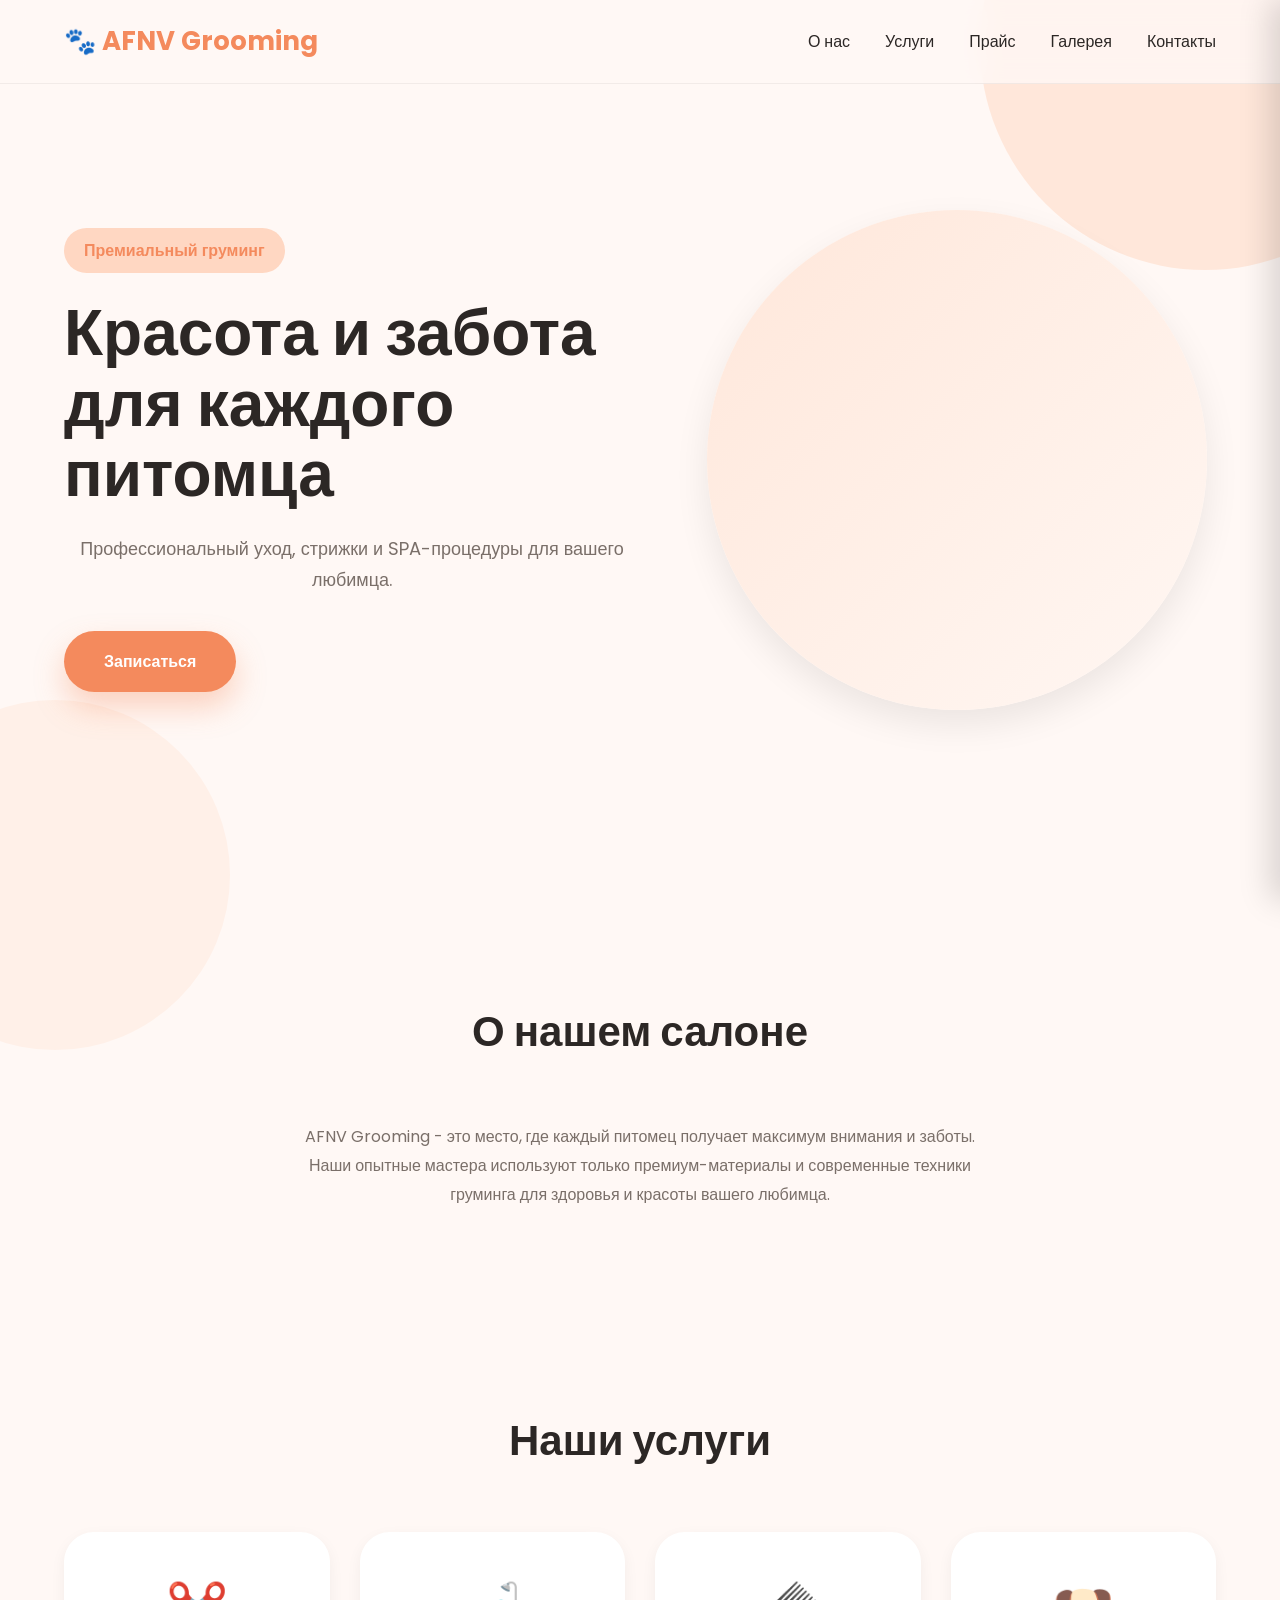
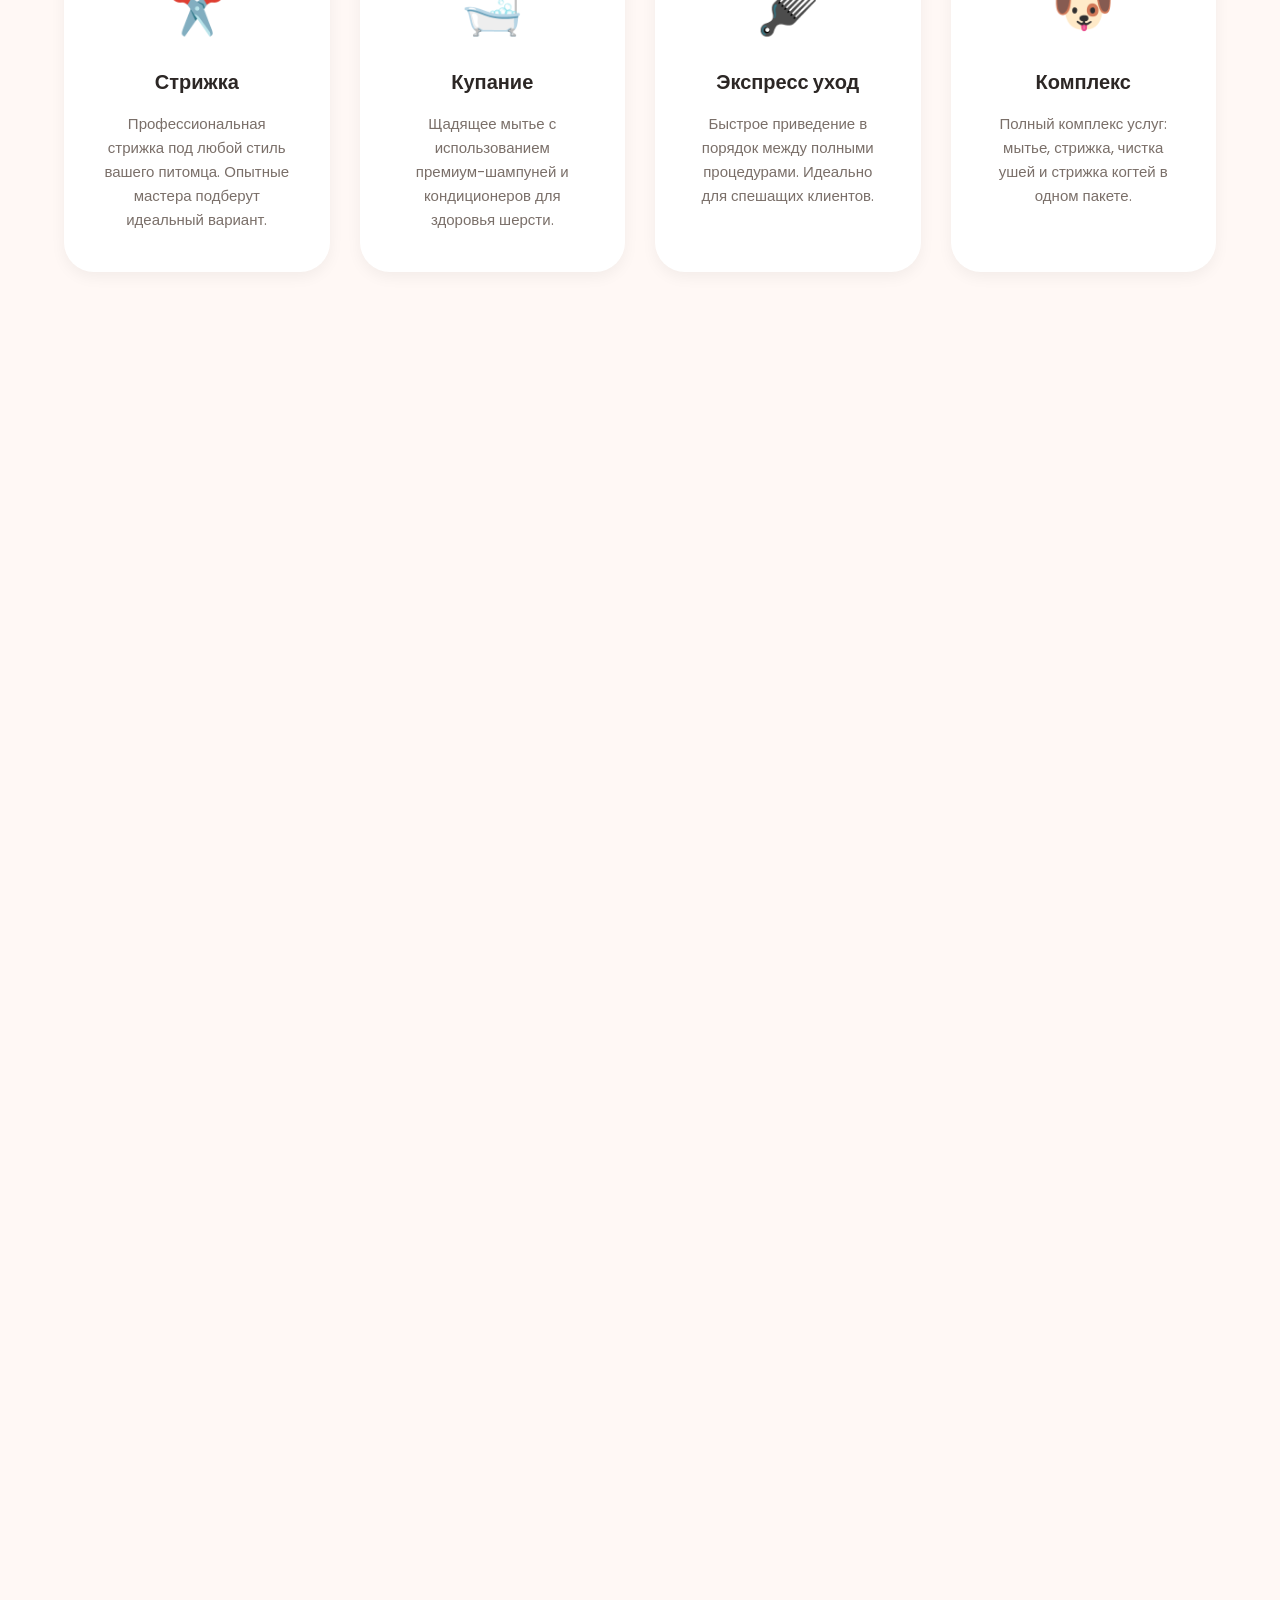
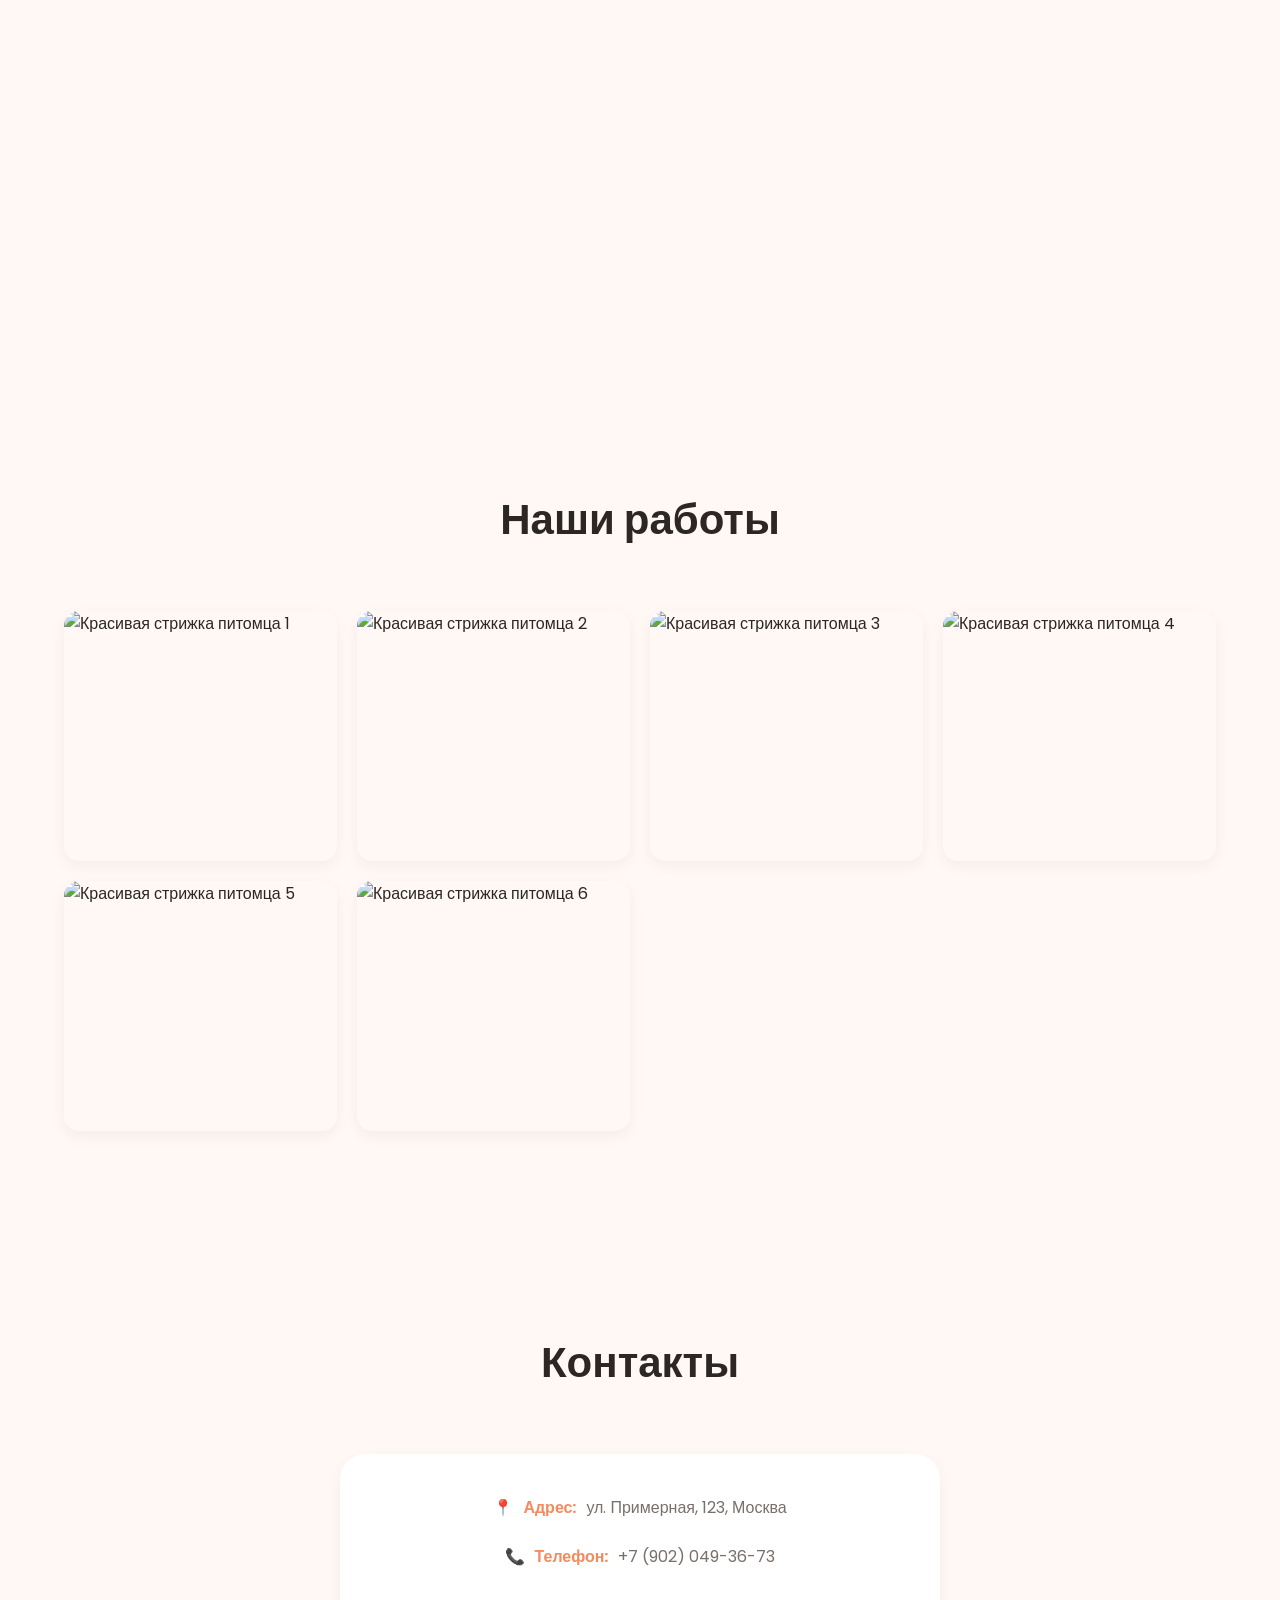
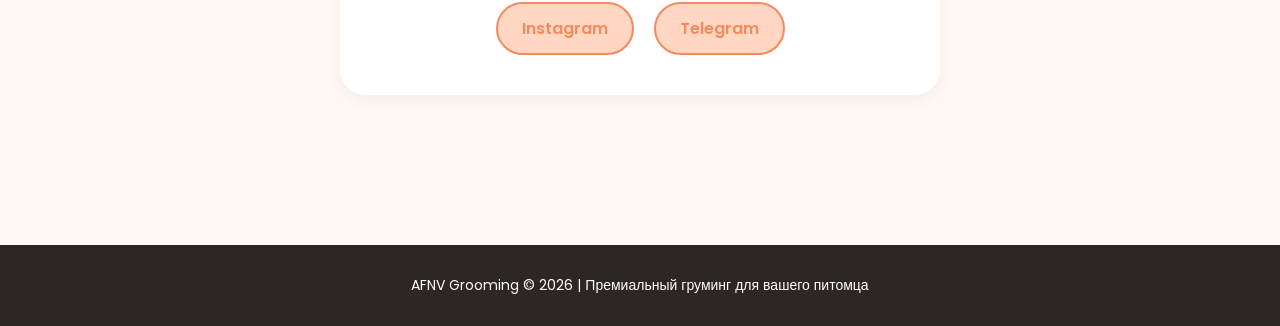
==== index.html @ 8fd32745 "Добавил крестик закрытия в мобильное меню" ====
<!DOCTYPE html>
<html lang="ru">

<head>

<meta charset="UTF-8">

<meta name="viewport" content="width=device-width, initial-scale=1.0">

<meta name="description" content="AFNV Grooming - премиальный груминг-салон для вашего питомца. Профессиональный уход, стрижки и SPA-процедуры">

<title>AFNV Grooming</title>

<link rel="preconnect" href="https://fonts.googleapis.com">

<link rel="preconnect" href="https://fonts.gstatic.com" crossorigin>

<link href="https://fonts.googleapis.com/css2?family=Poppins:wght@300;400;500;600;700&display=swap" rel="stylesheet">

<link rel="stylesheet" href="style.css">

</head>

<body>

<header>

<div class="container">

<div class="logo">

🐾 AFNV Grooming

</div>

<nav role="navigation" aria-label="Основная навигация">
<a href="#about">О нас</a>
<a href="#services">Услуги</a>
<a href="#price">Прайс</a>
<a href="#gallery">Галерея</a>
<a href="#contacts">Контакты</a>
</nav>

<button class="burger" id="burger" aria-label="Открыть меню" aria-expanded="false">
<span></span>
<span></span>
<span></span>
</button>

</div>

</header>

<section class="hero">

<div class="hero-left">
<span class="small">Премиальный груминг</span>
<h1>Красота и забота для каждого питомца</h1>
<p>Профессиональный уход, стрижки и SPA-процедуры для вашего любимца.</p>
<a href="#contacts" class="button">Записаться</a>
</div>

<div class="hero-right">
<div class="circle">
<img src="assets/hero.jpg" alt="Груминг питомца">
</div>
</div>

</section>

<section id="about">

<div class="container">
<h2>О нашем салоне</h2>
<p>AFNV Grooming - это место, где каждый питомец получает максимум внимания и заботы. Наши опытные мастера используют только премиум-материалы и современные техники груминга для здоровья и красоты вашего любимца.</p>
</div>

</section>

<section id="services">

<div class="container">
<h2>Наши услуги</h2>
<div class="cards">

<div class="card">
<div class="icon">✂️</div>
<h3>Стрижка</h3>
<p>Профессиональная стрижка под любой стиль вашего питомца. Опытные мастера подберут идеальный вариант.</p>
</div>

<div class="card">
<div class="icon">🛁</div>
<h3>Купание</h3>
<p>Щадящее мытье с использованием премиум-шампуней и кондиционеров для здоровья шерсти.</p>
</div>

<div class="card">
<div class="icon">🪮</div>
<h3>Экспресс уход</h3>
<p>Быстрое приведение в порядок между полными процедурами. Идеально для спешащих клиентов.</p>
</div>

<div class="card">
<div class="icon">🐶</div>
<h3>Комплекс</h3>
<p>Полный комплекс услуг: мытье, стрижка, чистка ушей и стрижка когтей в одном пакете.</p>
</div>

</div>
</div>

</section>

<section id="price">

<div class="container">
<h2>Прайс</h2>

<div class="price-section">
<h3 class="breed-title">Услуги для собак мелких пород</h3>
<div class="price-list">
<div class="price-item">
<span class="service-name">Бигль</span>
<div class="service-details">
<div class="detail-row">
<span>Гигиена + экспресс линька</span>
<span class="price">2300 ₽</span>
</div>
</div>
</div>
<div class="price-item">
<span class="service-name">Бишон фризе</span>
<div class="service-details">
<div class="detail-row">
<span>Полный комплекс стрижки</span>
<span class="price">3000 ₽</span>
</div>
<div class="detail-row">
<span>Под машинку + оформление головы</span>
<span class="price">2500 ₽</span>
</div>
<div class="detail-row">
<span>Гигиенический комплекс</span>
<span class="price">2300 ₽</span>
</div>
</div>
</div>
<div class="price-item">
<span class="service-name">Бульдог французский</span>
<div class="service-details">
<div class="detail-row">
<span>Гигиена + экспресс линька</span>
<span class="price">2000 ₽</span>
</div>
</div>
</div>
<div class="price-item">
<span class="service-name">Джек-рассел терьер</span>
<div class="service-details">
<div class="detail-row">
<span>Гигиена + экспресс линька</span>
<span class="price">2000 ₽</span>
</div>
</div>
</div>
<div class="price-item">
<span class="service-name">Йоркширский терьер/Бивер</span>
<div class="service-details">
<div class="detail-row">
<span>Полный комплекс стрижки</span>
<span class="price">2200 ₽</span>
</div>
<div class="detail-row">
<span>Под машинку + оформление головы</span>
<span class="price">2000 ₽</span>
</div>
<div class="detail-row">
<span>Гигиенический комплекс</span>
<span class="price">1800 ₽</span>
</div>
</div>
</div>
<div class="price-item">
<span class="service-name">Кинг Чарльз Спаниэль</span>
<div class="service-details">
<div class="detail-row">
<span>Полный комплекс стрижки</span>
<span class="price">2100 ₽</span>
</div>
<div class="detail-row">
<span>Гигиена + экспресс линька</span>
<span class="price">1900 ₽</span>
</div>
</div>
</div>
<div class="price-item">
<span class="service-name">Корги</span>
<div class="service-details">
<div class="detail-row">
<span>Гигиена + экспресс линька</span>
<span class="price">3000 ₽</span>
</div>
</div>
</div>
<div class="price-item">
<span class="service-name">Мальтийская болонка</span>
<div class="service-details">
<div class="detail-row">
<span>Полный комплекс стрижки</span>
<span class="price">2200 ₽</span>
</div>
<div class="detail-row">
<span>Под машинку + оформление головы</span>
<span class="price">2000 ₽</span>
</div>
<div class="detail-row">
<span>Гигиена + экспресс линька</span>
<span class="price">1800 ₽</span>
</div>
</div>
</div>
<div class="price-item">
<span class="service-name">Мальтипу до 28 см</span>
<div class="service-details">
<div class="detail-row">
<span>Полный комплекс стрижки</span>
<span class="price">2800 ₽</span>
</div>
<div class="detail-row">
<span>Под машинку + оформление головы</span>
<span class="price">2400 ₽</span>
</div>
<div class="detail-row">
<span>Гигиена + экспресс линька</span>
<span class="price">2000 ₽</span>
</div>
</div>
</div>
</div>
</div>

<div class="price-section">
<h3 class="breed-title">Услуги по размеру собак</h3>
<div class="price-list">
<div class="price-item">
<span class="service-name">Метис до 10 кг</span>
<div class="service-details">
<div class="detail-row">
<span>Полный комплекс стрижки</span>
<span class="price">от 2500 ₽</span>
</div>
</div>
</div>
<div class="price-item">
<span class="service-name">Метис до 20 кг</span>
<div class="service-details">
<div class="detail-row">
<span>Полный комплекс стрижки</span>
<span class="price">от 3000 ₽</span>
</div>
</div>
</div>
<div class="price-item">
<span class="service-name">Метис от 20 кг</span>
<div class="service-details">
<div class="detail-row">
<span>Полный комплекс стрижки</span>
<span class="price">от 3500 ₽</span>
</div>
</div>
</div>
<div class="price-item">
<span class="service-name">Мопс</span>
<div class="service-details">
<div class="detail-row">
<span>Гигиена + экспресс линька</span>
<span class="price">2000 ₽</span>
</div>
</div>
</div>
<div class="price-item">
<span class="service-name">Папильон</span>
<div class="service-details">
<div class="detail-row">
<span>Полный комплекс стрижки</span>
<span class="price">2300 ₽</span>
</div>
</div>
</div>
<div class="price-item">
<span class="service-name">Пекинес</span>
<div class="service-details">
<div class="detail-row">
<span>Полный комплекс стрижки</span>
<span class="price">2500 ₽</span>
</div>
<div class="detail-row">
<span>Под машинку + оформление головы</span>
<span class="price">2000 ₽</span>
</div>
</div>
</div>
<div class="price-item">
<span class="service-name">Пудель 24-28 см</span>
<div class="service-details">
<div class="detail-row">
<span>Полный комплекс стрижки</span>
<span class="price">от 2800 ₽</span>
</div>
<div class="detail-row">
<span>Под машинку + оформление головы</span>
<span class="price">от 2400 ₽</span>
</div>
<div class="detail-row">
<span>Гигиена + экспресс линька</span>
<span class="price">от 2000 ₽</span>
</div>
</div>
</div>
<div class="price-item">
<span class="service-name">Пудель 29-35 см</span>
<div class="service-details">
<div class="detail-row">
<span>Полный комплекс стрижки</span>
<span class="price">от 3000 ₽</span>
</div>
<div class="detail-row">
<span>Под машинку + оформление головы</span>
<span class="price">от 2600 ₽</span>
</div>
<div class="detail-row">
<span>Гигиена + экспресс линька</span>
<span class="price">от 2200 ₽</span>
</div>
</div>
</div>
<div class="price-item">
<span class="service-name">Пудель 36-45 см</span>
<div class="service-details">
<div class="detail-row">
<span>Полный комплекс стрижки</span>
<span class="price">от 3500 ₽</span>
</div>
<div class="detail-row">
<span>Под машинку + оформление головы</span>
<span class="price">от 3100 ₽</span>
</div>
<div class="detail-row">
<span>Гигиена + экспресс линька</span>
<span class="price">от 2700 ₽</span>
</div>
</div>
</div>
</div>
</div>

<div class="price-section">
<h3 class="breed-title">Услуги для собак мелких пород (продолжение)</h3>
<div class="price-list">
<div class="price-item">
<span class="service-name">Сиба Ину</span>
<div class="service-details">
<div class="detail-row">
<span>Гигиена + экспресс линька</span>
<span class="price">3000 ₽</span>
</div>
</div>
</div>
<div class="price-item">
<span class="service-name">Такса миниатюрная/кроличья</span>
<div class="service-details">
<div class="detail-row">
<span>Гигиена + экспресс линька</span>
<span class="price">2000 ₽</span>
</div>
</div>
</div>
<div class="price-item">
<span class="service-name">Такса стандартная</span>
<div class="service-details">
<div class="detail-row">
<span>Гигиена + экспресс линька</span>
<span class="price">2500 ₽</span>
</div>
</div>
</div>
<div class="price-item">
<span class="service-name">Такса длинношерстная</span>
<div class="service-details">
<div class="detail-row">
<span>Полный комплекс стрижки</span>
<span class="price">2500 ₽</span>
</div>
</div>
</div>
<div class="price-item">
<span class="service-name">Чихуахуа</span>
<div class="service-details">
<div class="detail-row">
<span>Полный комплекс стрижки</span>
<span class="price">2300 ₽</span>
</div>
<div class="detail-row">
<span>Гигиена + экспресс линька</span>
<span class="price">2000 ₽</span>
</div>
</div>
</div>
<div class="price-item">
<span class="service-name">Ши-тцу</span>
<div class="service-details">
<div class="detail-row">
<span>Полный комплекс стрижки</span>
<span class="price">2300 ₽</span>
</div>
<div class="detail-row">
<span>Под машинку + оформление головы</span>
<span class="price">1900 ₽</span>
</div>
<div class="detail-row">
<span>Гигиена + экспресс линька</span>
<span class="price">1500 ₽</span>
</div>
</div>
</div>
<div class="price-item">
<span class="service-name">Шпиц 18-28 см</span>
<div class="service-details">
<div class="detail-row">
<span>Полный комплекс стрижки</span>
<span class="price">2800 ₽</span>
</div>
<div class="detail-row">
<span>Гигиена + экспресс линька</span>
<span class="price">2400 ₽</span>
</div>
</div>
</div>
<div class="price-item">
<span class="service-name">Шпиц 29-40 см</span>
<div class="service-details">
<div class="detail-row">
<span>Полный комплекс стрижки</span>
<span class="price">3300 ₽</span>
</div>
<div class="detail-row">
<span>Гигиена + экспресс линька</span>
<span class="price">2900 ₽</span>
</div>
</div>
</div>
<div class="price-item">
<span class="service-name">Шпиц от 41 см</span>
<div class="service-details">
<div class="detail-row">
<span>Полный комплекс стрижки</span>
<span class="price">от 4000 ₽</span>
</div>
<div class="detail-row">
<span>Гигиена + экспресс линька</span>
<span class="price">от 3600 ₽</span>
</div>
</div>
</div>
</div>
</div>

<div class="price-section">
<h3 class="breed-title">Комплекс для собак крупных пород</h3>
<div class="price-list">
<div class="price-item">
<span class="service-name">Лабрадор</span>
<span class="price">от 4500 ₽</span>
</div>
<div class="price-item">
<span class="service-name">Лайка</span>
<span class="price">от 4000 ₽</span>
</div>
<div class="price-item">
<span class="service-name">Немецкая овчарка</span>
<span class="price">от 5000 ₽</span>
</div>
<div class="price-item">
<span class="service-name">Самоед</span>
<span class="price">от 6000 ₽</span>
</div>
<div class="price-item">
<span class="service-name">Хаски</span>
<span class="price">от 5000 ₽</span>
</div>
</div>
</div>

</div>

</section>

<section id="gallery">

<div class="container">
<h2>Наши работы</h2>
<div class="gallery">
<img src="assets/gallery/1.jpg" alt="Красивая стрижка питомца 1">
<img src="assets/gallery/2.jpg" alt="Красивая стрижка питомца 2">
<img src="assets/gallery/3.jpg" alt="Красивая стрижка питомца 3">
<img src="assets/gallery/4.jpg" alt="Красивая стрижка питомца 4">
<img src="assets/gallery/5.jpg" alt="Красивая стрижка питомца 5">
<img src="assets/gallery/6.jpg" alt="Красивая стрижка питомца 6">
</div>
</div>

</section>

<section id="contacts">

<div class="container">
<h2>Контакты</h2>
<div class="contact-box">
<p>📍 <strong>Адрес:</strong> ул. Примерная, 123, Москва</p>
<p>📞 <strong>Телефон:</strong> +7 (902) 049-36-73</p>
<div class="social">
<a href="https://www.instagram.com/afnsv.grooming_64/" target="_blank" rel="noopener noreferrer" aria-label="Наш Instagram">Instagram</a>
<a href="https://t.me/afnsv_groomer" target="_blank" rel="noopener noreferrer" aria-label="Наш Telegram">Telegram</a>
</div>
</div>
</div>

</section>

<div class="mobile-menu" id="mobileMenu" role="navigation" aria-label="Мобильное меню">
<button class="menu-close" id="menuClose" aria-label="Закрыть меню">&times;</button>
<a href="#about">О нас</a>
<a href="#services">Услуги</a>
<a href="#price">Прайс</a>
<a href="#gallery">Галерея</a>
<a href="#contacts">Контакты</a>
<a class="mobile-btn" href="#contacts">Записаться</a>
</div>

<div class="bottom-bar" id="bottomBar" aria-label="Быстрая навигация">
<a href="#services" aria-label="Услуги">🔧</a>
<a href="#price" aria-label="Прайс">💰</a>
<a href="#gallery" aria-label="Галерея">📸</a>
<a href="#contacts" aria-label="Контакты">☎️</a>
</div>

<footer>
AFNV Grooming © 2026 | Премиальный груминг для вашего питомца
</footer>

<script src="script.js"></script>

</body>

</html>
---- style.css ----
/* ===========================
   AFNV Grooming
   style.css
=========================== */

:root{
    --bg:#FFF8F5;
    --bg2:#FDEBE3;
    --card:#FFFFFF;
    --accent:#F48A5D;
    --accent2:#FFD7C2;
    --text:#2C2725;
    --gray:#7A6F69;
    --shadow:0 15px 35px rgba(0,0,0,.08);
    --shadow-light:0 5px 15px rgba(0,0,0,.05);
    --radius:30px;
}

*{
    margin:0;
    padding:0;
    box-sizing:border-box;
    scroll-behavior:smooth;
}

body{
    font-family:'Poppins',sans-serif;
    background:var(--bg);
    color:var(--text);
    overflow-x:hidden;
}

/* декоративные круги */
body::before{
    content:"";
    position:fixed;
    width:450px;
    height:450px;
    border-radius:50%;
    background:#FFE7DA;
    top:-180px;
    right:-150px;
    z-index:-2;
}

body::after{
    content:"";
    position:fixed;
    width:350px;
    height:350px;
    border-radius:50%;
    background:#FFF0E8;
    bottom:-150px;
    left:-120px;
    z-index:-2;
}

.container{
    width:90%;
    max-width:1200px;
    margin:auto;
}

/* ================== ANIMATIONS ================== */

@keyframes fadeInUp {
    from {
        opacity: 0;
        transform: translateY(30px);
    }
    to {
        opacity: 1;
        transform: translateY(0);
    }
}

.hidden {
    opacity: 0;
}

.show {
    animation: fadeInUp 0.6s ease forwards;
}

/* ================== HEADER ================== */

header{
    position:fixed;
    width:100%;
    top:0;
    left:0;
    backdrop-filter:blur(12px);
    background:rgba(255,248,245,.8);
    z-index:999;
    border-bottom:1px solid rgba(0,0,0,.05);
}

header .container{
    display:flex;
    justify-content:space-between;
    align-items:center;
    padding:22px 0;
}

.logo{
    font-size:26px;
    font-weight:700;
    color:var(--accent);
    cursor:pointer;
    transition:.3s;
}

.logo:hover {
    transform: scale(1.05);
}

nav{
    display:flex;
    gap:35px;
}

nav a{
    text-decoration:none;
    color:var(--text);
    font-weight:500;
    transition:.3s;
    position:relative;
}

nav a:hover{
    color:var(--accent);
}

nav a::after {
    content: '';
    position: absolute;
    bottom: -5px;
    left: 0;
    width: 0;
    height: 2px;
    background: var(--accent);
    transition: width 0.3s;
}

nav a:hover::after {
    width: 100%;
}

/* ================== BURGER MENU ================== */

.burger{
    display:none;
    width:35px;
    height:28px;
    cursor:pointer;
    z-index:1001;
    background:none;
    border:none;
    flex-direction:column;
    justify-content:space-between;
}

.burger span{
    display:block;
    height:4px;
    background:var(--accent);
    border-radius:10px;
    transition:.3s;
}

.burger.active span:nth-child(1) {
    transform: rotate(45deg) translate(12px, 12px);
}

.burger.active span:nth-child(2) {
    opacity: 0;
}

.burger.active span:nth-child(3) {
    transform: rotate(-45deg) translate(7px, -7px);
}

/* ================== MOBILE MENU ================== */

.mobile-menu{
    position:fixed;
    top:0;
    right:-100%;
    width:100%;
    height:100vh;
    background:linear-gradient(135deg, #FFF8F5 0%, #FDEBE3 100%);
    display:flex;
    flex-direction:column;
    justify-content:center;
    align-items:center;
    gap:30px;
    transition:.4s cubic-bezier(0.68, -0.55, 0.265, 1.55);
    box-shadow:-10px 0 30px rgba(0,0,0,.15);
    z-index:1000;
}

.mobile-menu.active{
    right:0;
}

.mobile-menu a{
    font-size:22px;
    text-decoration:none;
    color:var(--text);
    font-weight:600;
    transition:.3s;
}

.mobile-menu a:hover {
    color: var(--accent);
    transform: scale(1.1);
}

.mobile-btn{
    background:var(--accent);
    padding:15px 35px;
    border-radius:50px;
    color:white!important;
    box-shadow:0 15px 30px rgba(244,138,93,.35);
}

/* ================== HERO ================== */

.hero{
    min-height:100vh;
    display:flex;
    align-items:center;
    justify-content:space-between;
    width:90%;
    max-width:1200px;
    margin:auto;
    padding-top:120px;
    gap:40px;
}

.hero-left{
    width:50%;
}

.small{
    display:inline-block;
    background:var(--accent2);
    color:var(--accent);
    padding:10px 20px;
    border-radius:50px;
    margin-bottom:25px;
    font-weight:600;
}

.hero h1{
    font-size:64px;
    line-height:1.1;
    margin-bottom:25px;
}

.hero p{
    color:var(--gray);
    font-size:18px;
    line-height:1.7;
    margin-bottom:35px;
}

.button{
    display:inline-block;
    padding:18px 40px;
    border-radius:50px;
    text-decoration:none;
    color:white;
    background:var(--accent);
    font-weight:600;
    transition:.3s;
    box-shadow:0 15px 30px rgba(244,138,93,.35);
    border:none;
    cursor:pointer;
    font-size:16px;
}

.button:hover{
    transform:translateY(-5px);
    box-shadow:0 20px 40px rgba(244,138,93,.45);
}

.button:active {
    transform: scale(0.98);
}

.hero-right{
    width:45%;
    display:flex;
    justify-content:center;
}

.circle{
    width:500px;
    height:500px;
    border-radius:50%;
    background:linear-gradient(135deg,#FFE7DA,#FFF7F3);
    display:flex;
    justify-content:center;
    align-items:center;
    box-shadow:var(--shadow);
    overflow:hidden;
}

.circle img{
    width:100%;
    height:100%;
    object-fit:cover;
}

/* ================== SECTIONS ================== */

section{
    padding:100px 0;
}

h2{
    text-align:center;
    font-size:42px;
    margin-bottom:60px;
    color:var(--text);
}

section p{
    text-align:center;
    color:var(--gray);
    max-width:700px;
    margin:auto;
    line-height:1.8;
}

/* ================== CARDS (SERVICES) ================== */

.cards{
    display:grid;
    grid-template-columns:repeat(auto-fit,minmax(250px,1fr));
    gap:30px;
}

.card{
    background:var(--card);
    border-radius:30px;
    padding:40px;
    text-align:center;
    transition:.35s cubic-bezier(0.34, 1.56, 0.64, 1);
    box-shadow:var(--shadow-light);
    cursor:pointer;
}

.card:hover{
    transform:translateY(-10px);
    box-shadow:var(--shadow);
}

.icon{
    font-size:50px;
    margin-bottom:20px;
    display:block;
    transition:.3s;
}

.card:hover .icon {
    transform: scale(1.2);
}

.card h3{
    margin-bottom:15px;
    font-size:20px;
}

.card p{
    font-size:15px;
    color:var(--gray);
    line-height:1.6;
}

/* ================== PRICE SECTION ================== */

#price {
    padding-bottom: 100px;
}

.price-section {
    margin-bottom: 50px;
}

.breed-title {
    font-size: 20px;
    color: var(--accent);
    margin-bottom: 20px;
    text-align: left;
    font-weight: 600;
    padding-bottom: 12px;
    border-bottom: 2px solid var(--accent2);
}

.price-list {
    display: flex;
    flex-direction: column;
    gap: 15px;
}

.price-item {
    background: var(--card);
    border-radius: 12px;
    padding: 16px;
    box-shadow: var(--shadow-light);
    transition: .3s;
    border-left: 4px solid var(--accent);
}

.price-item:hover {
    transform: translateY(-2px);
    box-shadow: var(--shadow);
}

.price-header {
    display: flex;
    justify-content: space-between;
    align-items: center;
    gap: 15px;
    margin-bottom: 10px;
}

.service-name {
    font-size: 16px;
    font-weight: 600;
    color: var(--text);
    flex: 1;
}

.service-description {
    font-size: 13px;
    color: var(--gray);
}

.service-details {
    display: flex;
    flex-direction: column;
    gap: 8px;
}

.detail-row {
    display: flex;
    justify-content: space-between;
    align-items: center;
    gap: 15px;
    padding-top: 8px;
}

.detail-row span:first-child {
    color: var(--gray);
    font-size: 13px;
    flex: 1;
}

.price {
    font-size: 16px;
    font-weight: 700;
    color: var(--accent);
    white-space: nowrap;
    text-align: right;
}

.price-grid{
    display:grid;
    grid-template-columns:repeat(auto-fit, minmax(200px, 1fr));
    gap:25px;
    max-width:1000px;
    margin:auto;
}

.price-card{
    background:var(--card);
    border-radius:20px;
    padding:30px 20px;
    text-align:center;
    box-shadow:var(--shadow-light);
    transition:.3s;
    border-left:4px solid var(--accent);
}

.price-card:hover {
    transform: translateY(-5px);
    box-shadow: var(--shadow);
}

.price-card h3{
    font-size:18px;
    margin-bottom:12px;
    color:var(--text);
}

.price-range{
    font-size:24px;
    font-weight:700;
    color:var(--accent);
}

/* ================== GALLERY ================== */

.gallery{
    display:grid;
    grid-template-columns:repeat(auto-fit, minmax(250px, 1fr));
    gap:20px;
}

.gallery img{
    width:100%;
    height:250px;
    object-fit:cover;
    border-radius:15px;
    cursor:pointer;
    transition:.3s;
    box-shadow:var(--shadow-light);
}

.gallery img:hover {
    transform: scale(1.05);
    box-shadow: var(--shadow);
}

/* ================== LIGHTBOX ================== */

.lightbox{
    position:fixed;
    top:0;
    left:0;
    width:100%;
    height:100%;
    background:rgba(0,0,0,.9);
    display:flex;
    justify-content:center;
    align-items:center;
    z-index:2000;
    opacity:0;
    visibility:hidden;
    transition:.3s;
}

.lightbox.active {
    opacity:1;
    visibility:visible;
}

.lightbox img{
    max-width:90vw;
    max-height:90vh;
    border-radius:10px;
    animation:zoomIn 0.3s ease;
}

.lightbox .close{
    position:absolute;
    top:20px;
    right:30px;
    font-size:40px;
    color:white;
    cursor:pointer;
    transition:.2s;
    user-select:none;
}

.lightbox .close:hover {
    transform: scale(1.2);
    color: var(--accent);
}

@keyframes zoomIn {
    from {
        transform: scale(0.8);
        opacity: 0;
    }
    to {
        transform: scale(1);
        opacity: 1;
    }
}

/* ================== CONTACTS ================== */

.contact-box{
    background:var(--card);
    border-radius:25px;
    padding:40px;
    max-width:600px;
    margin:auto;
    box-shadow:var(--shadow-light);
    text-align:center;
}

.contact-box p{
    text-align:left;
    margin-bottom:20px;
    font-size:16px;
    display:flex;
    align-items:center;
    justify-content:center;
    gap:10px;
}

.contact-box strong {
    color: var(--accent);
}

.social{
    margin-top:30px;
    display:flex;
    justify-content:center;
    gap:20px;
    flex-wrap:wrap;
}

.social a{
    display:inline-block;
    padding:12px 24px;
    background:var(--accent2);
    color:var(--accent);
    text-decoration:none;
    border-radius:50px;
    font-weight:600;
    transition:.3s;
    border:2px solid var(--accent);
}

.social a:hover {
    background: var(--accent);
    color: white;
}

/* ================== FOOTER ================== */

footer{
    background:var(--text);
    color:white;
    text-align:center;
    padding:30px 20px;
    margin-top:50px;
    font-size:14px;
}

/* ================== BOTTOM BAR (MOBILE) ================== */

.bottom-bar{
    display:none;
    position:fixed;
    bottom:0;
    left:0;
    right:0;
    background:white;
    padding:12px;
    justify-content:space-around;
    box-shadow:0 -5px 20px rgba(0,0,0,.1);
    z-index:999;
}

.bottom-bar a{
    text-decoration:none;
    font-size:26px;
    transition:.2s;
}

.bottom-bar a:hover {
    transform: scale(1.2);
}

/* ================== RESPONSIVE ================== */

@media(max-width:1024px) {
    .hero-left {
        width:100%;
    }
    
    .hero-right {
        width:100%;
    }
    
    .circle {
        width:350px;
        height:350px;
    }
}

@media(max-width:768px){
    
    /* Header */
    nav{
        display:none;
    }
    
    .burger{
        display:flex;
    }
    
    /* Hero */
    .hero{
        flex-direction:column;
        padding-top:130px;
    }
    
    .hero-left{
        width:100%;
        text-align:center;
    }
    
    .hero-right{
        width:100%;
        margin-top:50px;
    }
    
    .hero h1{
        font-size:38px;
    }
    
    .circle{
        width:300px;
        height:300px;
    }
    
    .button{
        width:100%;
        max-width:320px;
    }
    
    /* Cards */
    .cards{
        grid-template-columns:1fr;
    }
    
    /* Price */
    #price {
        padding: 60px 0 120px 0;
    }
    
    .breed-title {
        font-size: 18px;
        margin-bottom: 15px;
    }
    
    .price-section {
        margin-bottom: 40px;
    }
    
    .price-item {
        padding: 12px;
    }
    
    .price-header {
        flex-wrap: wrap;
        gap: 8px;
    }
    
    .service-name {
        font-size: 15px;
    }
    
    .price {
        font-size: 15px;
    }
    
    .detail-row {
        gap: 10px;
        padding-top: 6px;
    }
    
    /* Gallery */
    .gallery{
        grid-template-columns:1fr;
    }
    
    .gallery img {
        height:300px;
    }
    
    /* Contacts */
    .contact-box {
        padding:30px 20px;
    }
    
    /* Bottom Bar */
    .bottom-bar{
        display:flex;
    }
    
    footer {
        margin-bottom:80px;
    }
    
    /* Sections padding */
    section {
        padding:60px 0;
    }
    
    h2 {
        font-size:32px;
        margin-bottom:40px;
    }
}

@media(max-width:480px) {
    .hero h1 {
        font-size:28px;
    }
    
    .hero p {
        font-size:16px;
    }
    
    .circle {
        width:200px;
        height:200px;
    }
    
    #price {
        padding: 60px 0 140px 0;
    }
    
    .price-section {
        margin-bottom: 30px;
    }
    
    .breed-title {
        font-size: 16px;
        margin-bottom: 12px;
    }
    
    .price-item {
        padding: 10px;
    }
    
    .price-header {
        flex-direction: column;
        align-items: flex-start;
    }
    
    .service-name {
        font-size: 14px;
    }
    
    .price {
        font-size: 14px;
        align-self: flex-start;
    }
    
    .service-description {
        font-size: 12px;
        align-self: flex-start;
    }
    
    .detail-row {
        font-size: 12px;
    }
    
    .contact-box {
        padding:20px 15px;
    }
    
    .social {
        gap:10px;
    }
    
    .social a {
        padding:10px 16px;
        font-size:14px;
    }
    
    header .container {
        padding:16px 0;
    }
    
    .logo {
        font-size:20px;
    }
}
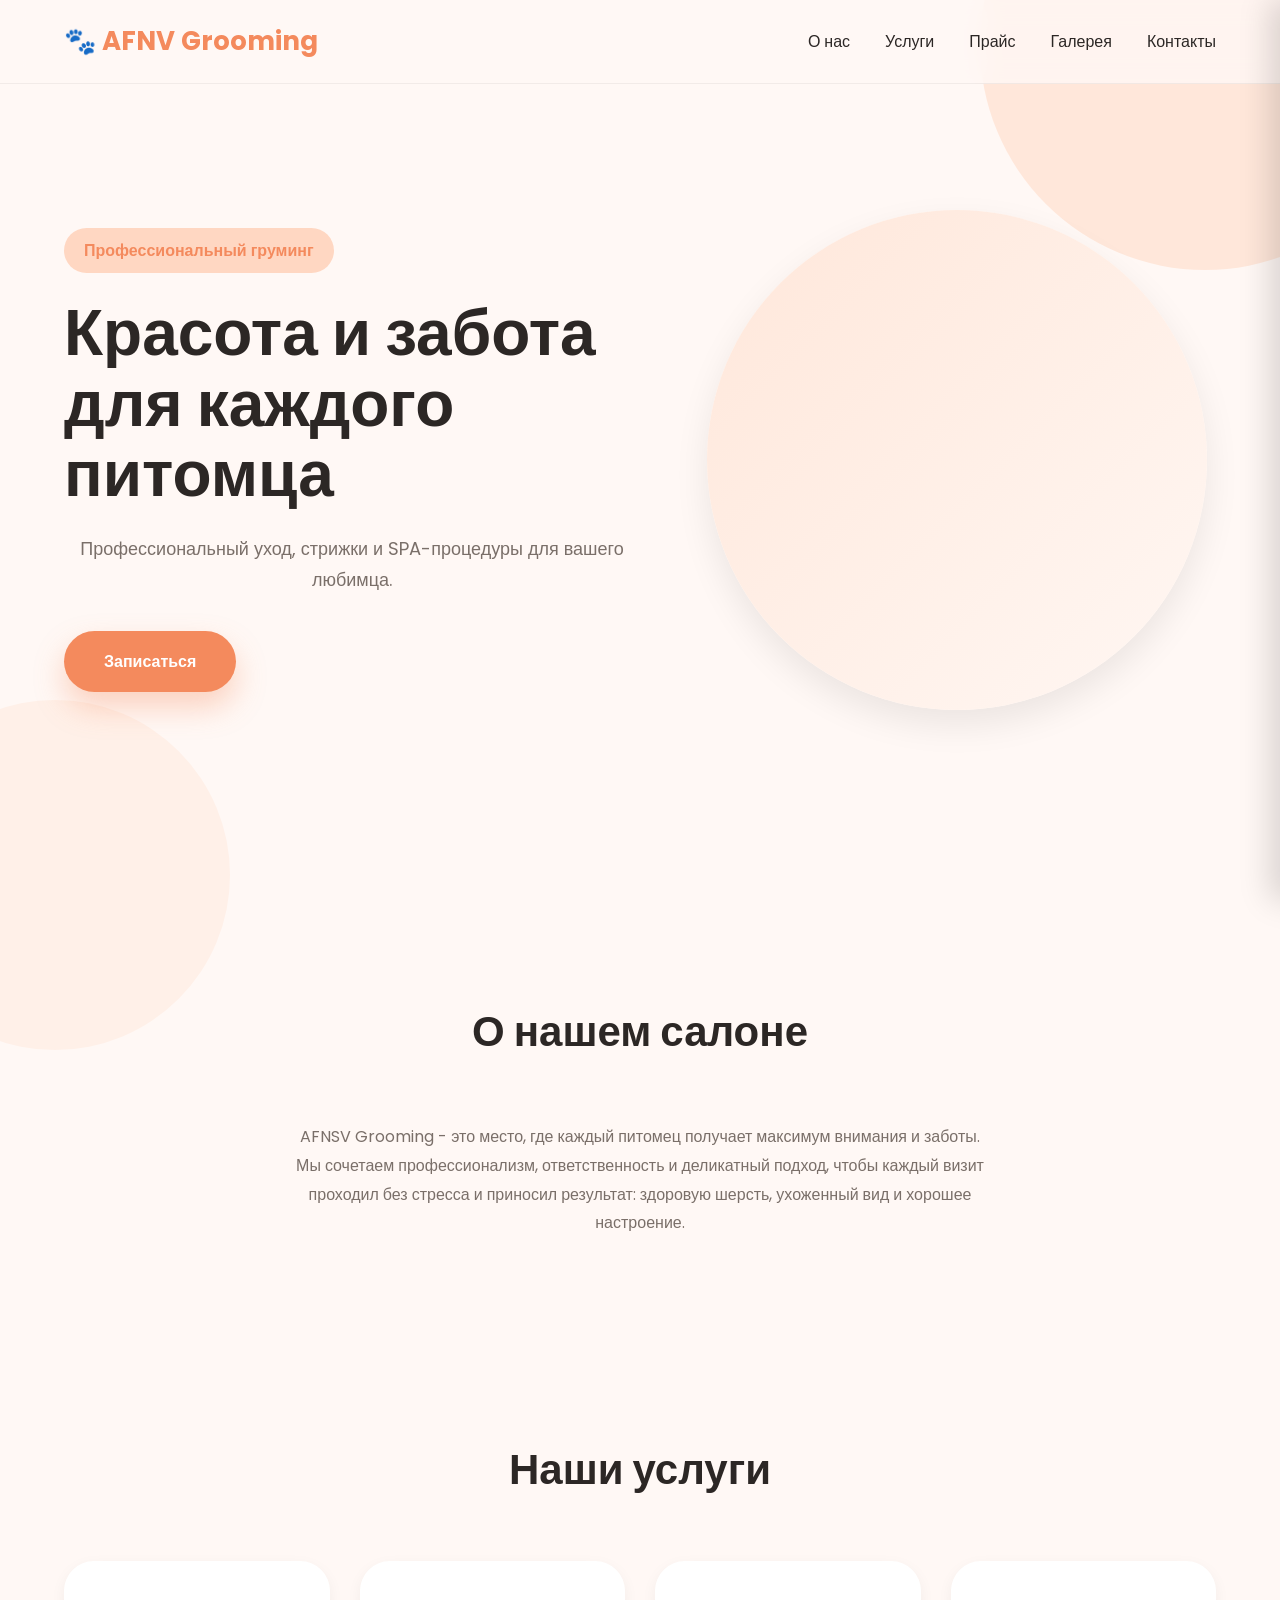
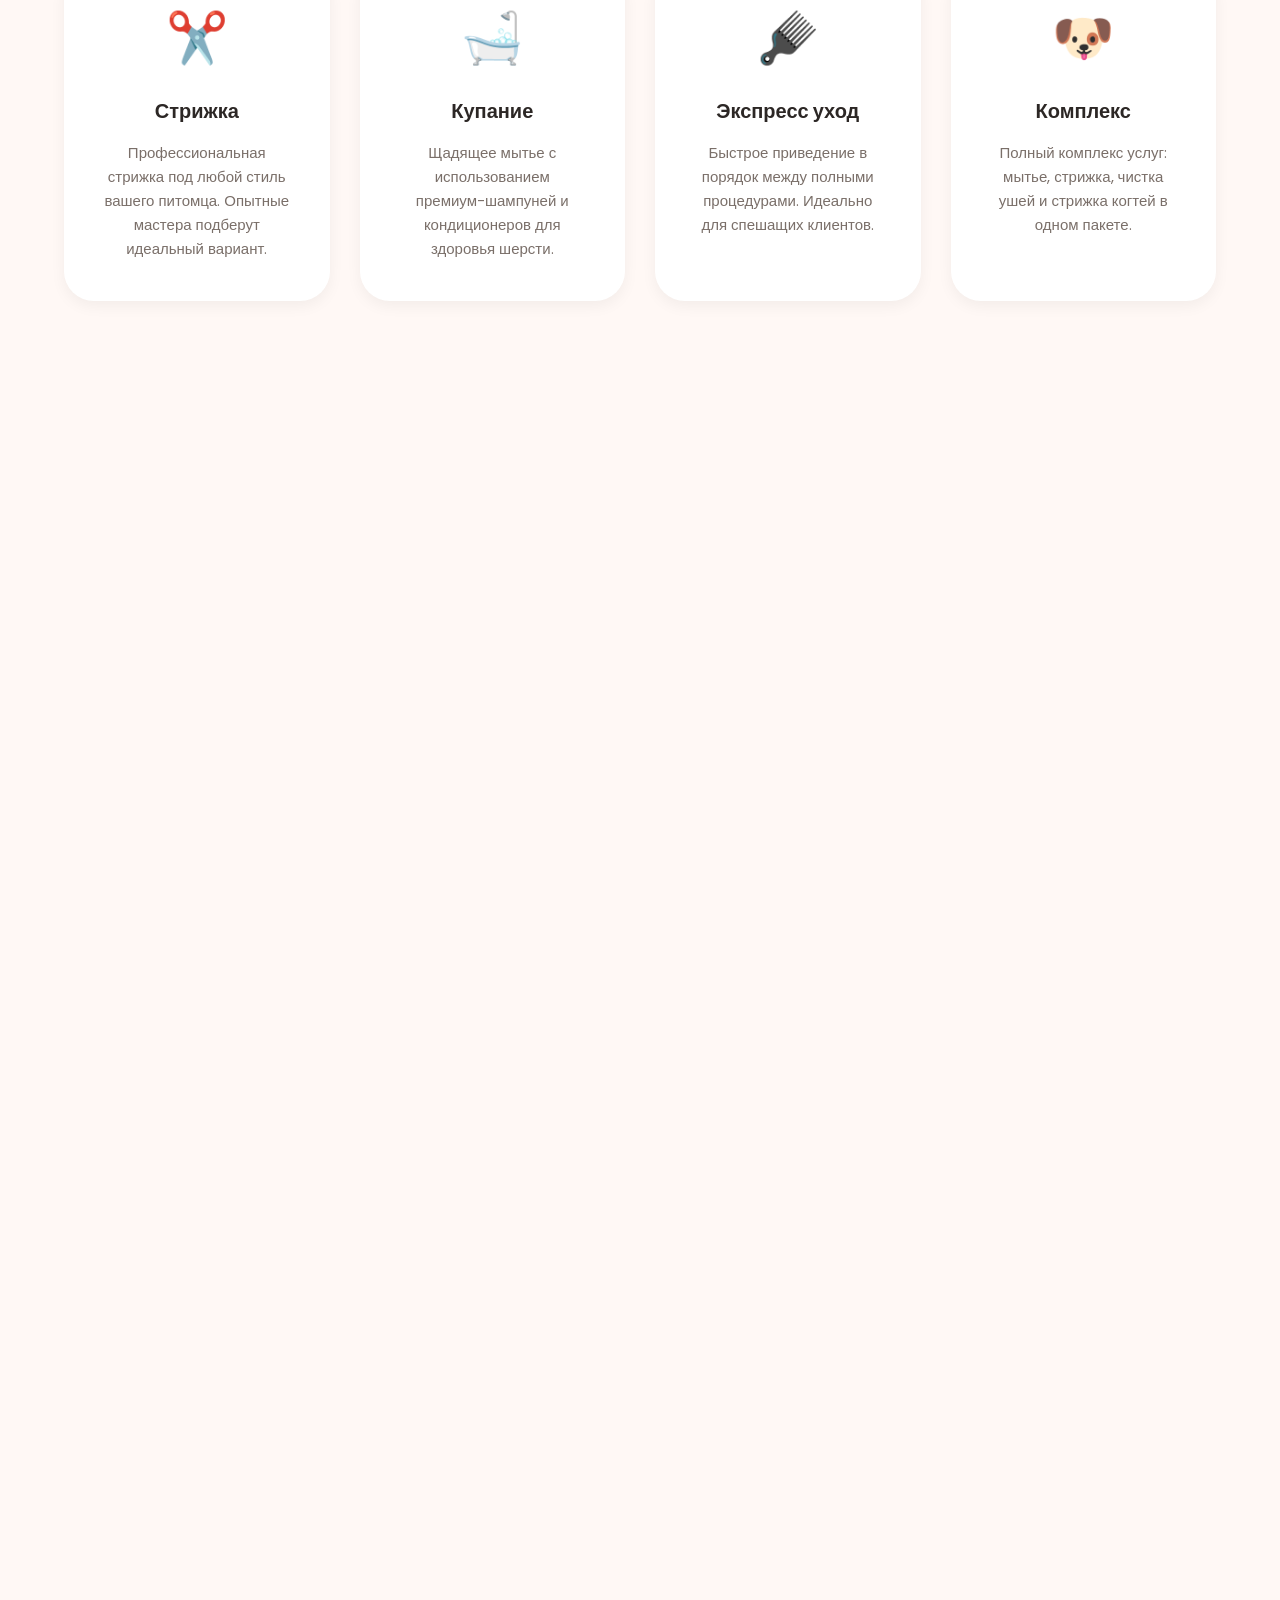
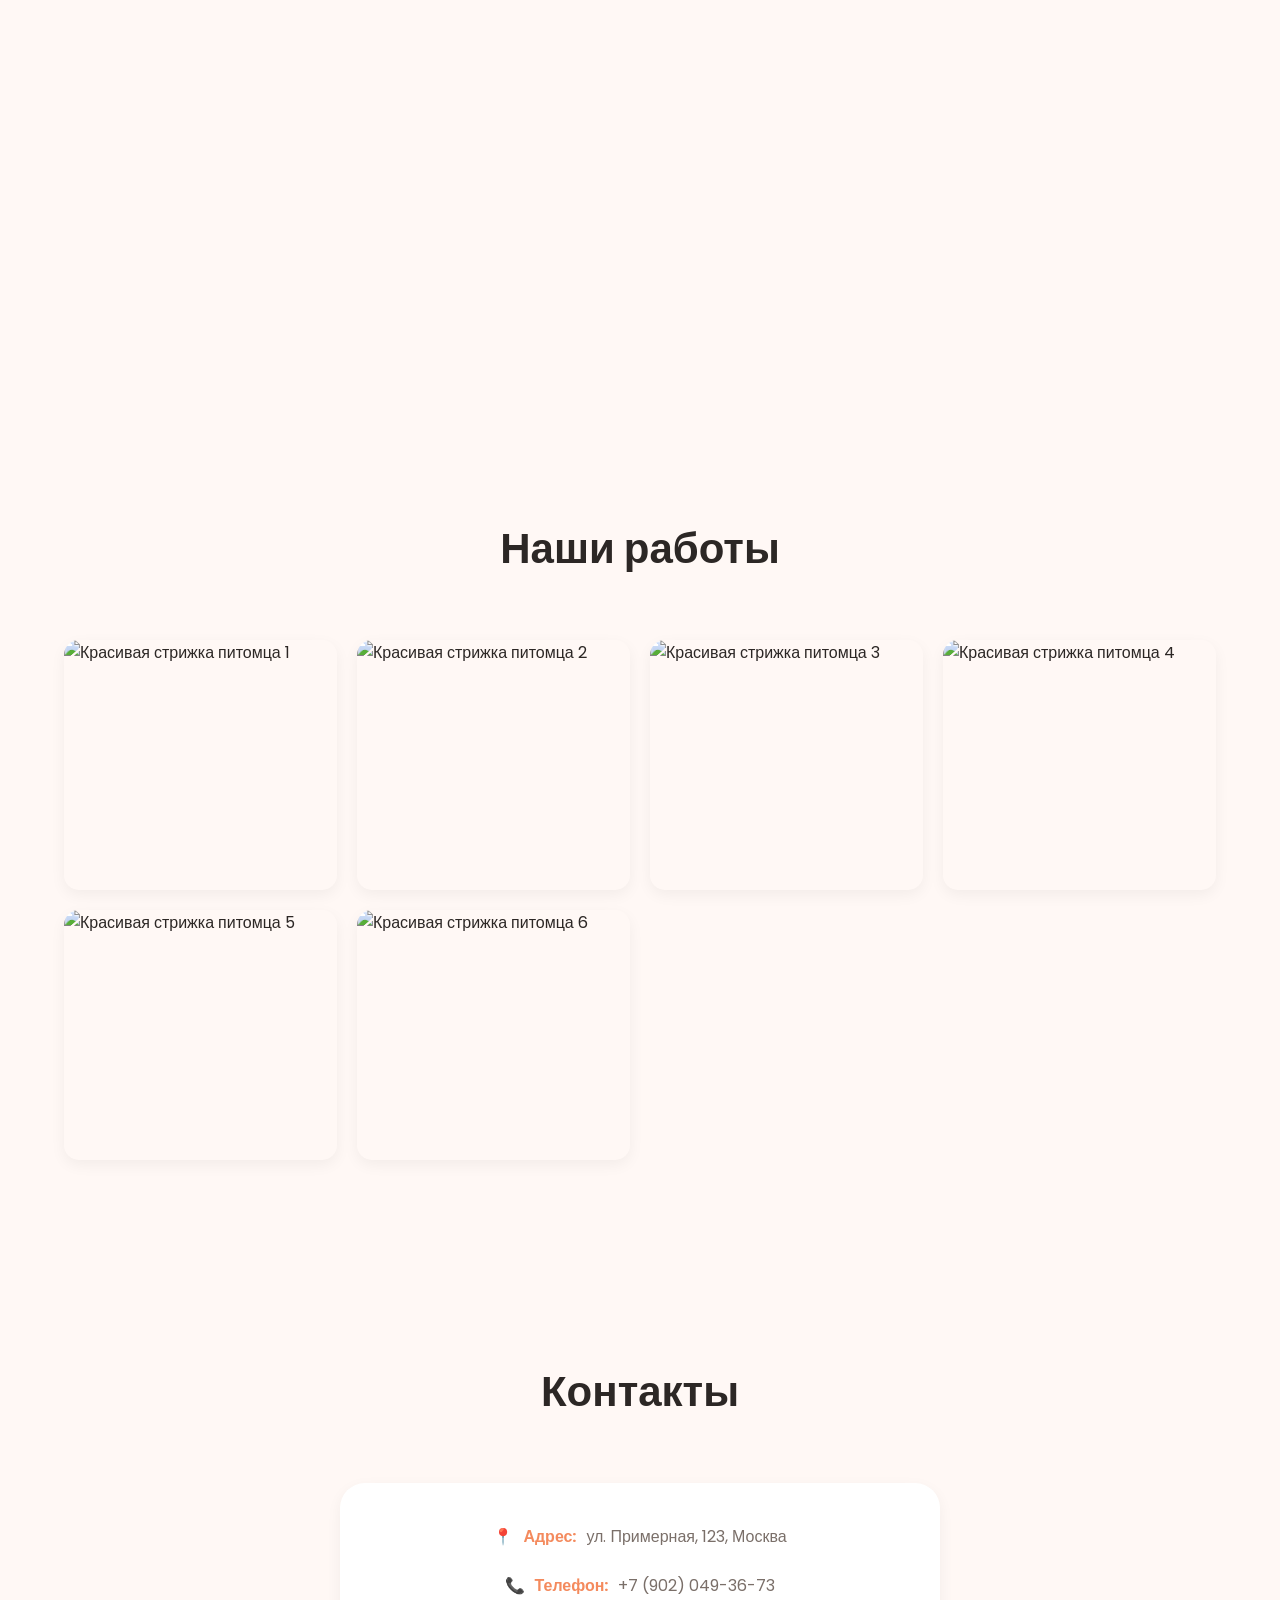
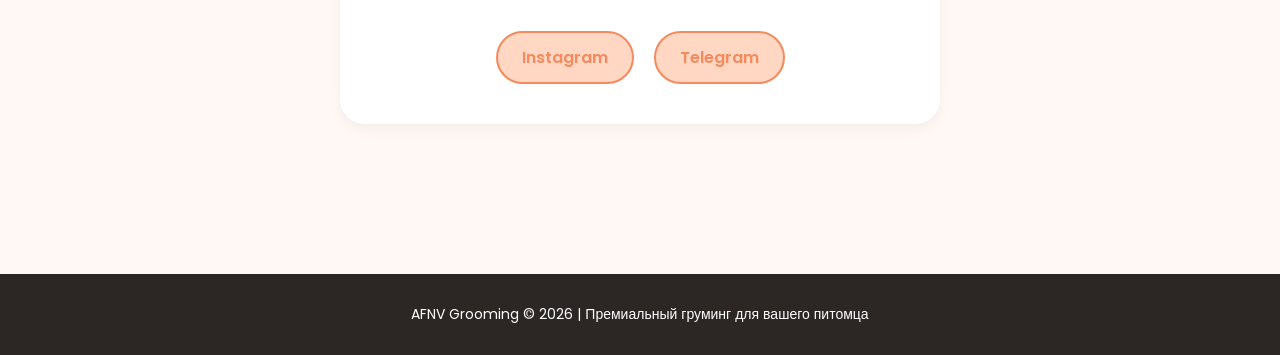
==== commit 5989c819: "Update index.html" ====
--- a/index.html
+++ b/index.html
@@ -9,7 +9,7 @@
 
 <meta name="description" content="AFNV Grooming - премиальный груминг-салон для вашего питомца. Профессиональный уход, стрижки и SPA-процедуры">
 
-<title>AFNV Grooming</title>
+<title>AFNSV Grooming</title>
 
 <link rel="preconnect" href="https://fonts.googleapis.com">
 
@@ -54,7 +54,7 @@
 <section class="hero">
 
 <div class="hero-left">
-<span class="small">Премиальный груминг</span>
+<span class="small">Профессиональный груминг</span>
 <h1>Красота и забота для каждого питомца</h1>
 <p>Профессиональный уход, стрижки и SPA-процедуры для вашего любимца.</p>
 <a href="#contacts" class="button">Записаться</a>
@@ -72,7 +72,7 @@
 
 <div class="container">
 <h2>О нашем салоне</h2>
-<p>AFNV Grooming - это место, где каждый питомец получает максимум внимания и заботы. Наши опытные мастера используют только премиум-материалы и современные техники груминга для здоровья и красоты вашего любимца.</p>
+<p>AFNSV Grooming - это место, где каждый питомец получает максимум внимания и заботы. Мы сочетаем профессионализм, ответственность и деликатный подход, чтобы каждый визит проходил без стресса и приносил результат: здоровую шерсть, ухоженный вид и хорошее настроение.</p>
 </div>
 
 </section>
@@ -86,7 +86,7 @@
 <div class="card">
 <div class="icon">✂️</div>
 <h3>Стрижка</h3>
-<p>Профессиональная стрижка под любой стиль вашего питомца. Опытные мастера подберут идеальный вариант.</p>
+<p>Профессиональная стрижка под любой стиль вашего питомца. Опытные мастера подберут идеальный вариант.</p>              
 </div>
 
 <div class="card">
@@ -553,4 +553,4 @@
 
 </body>
 
-</html>+</html>
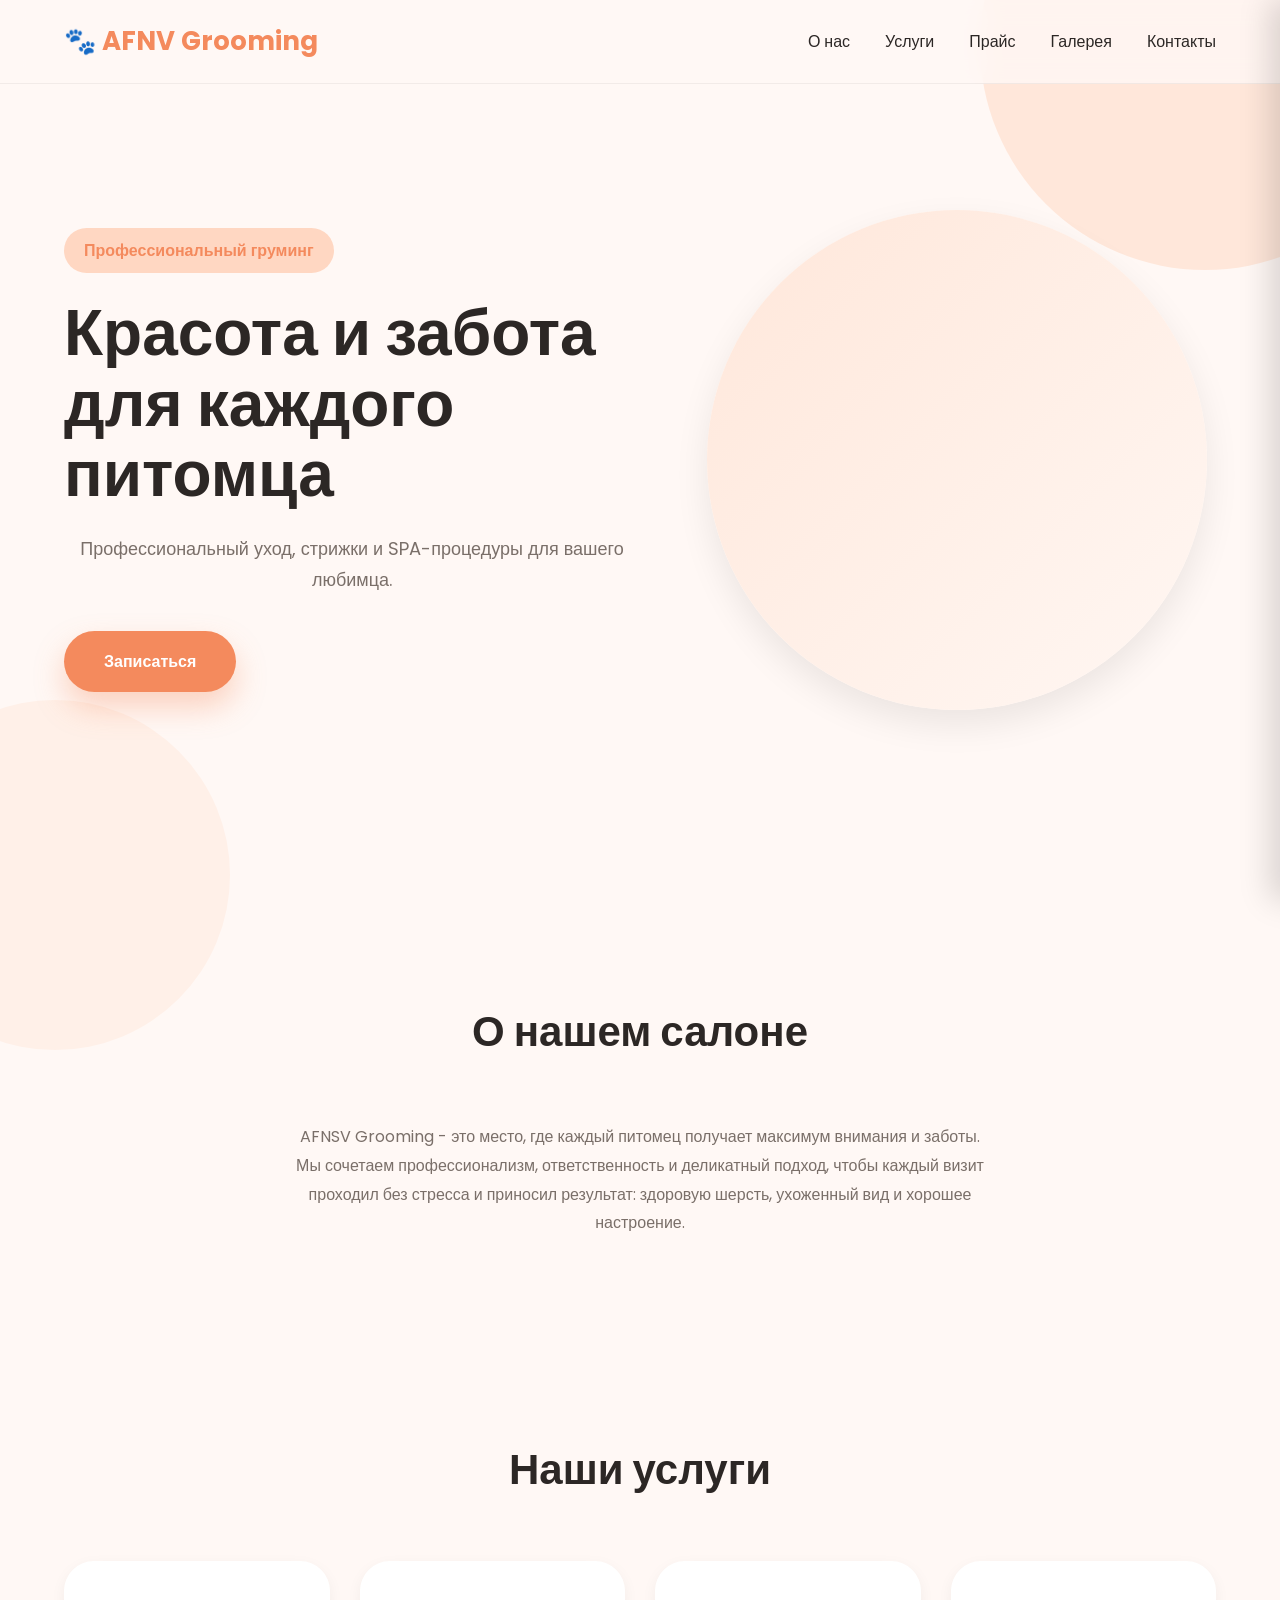
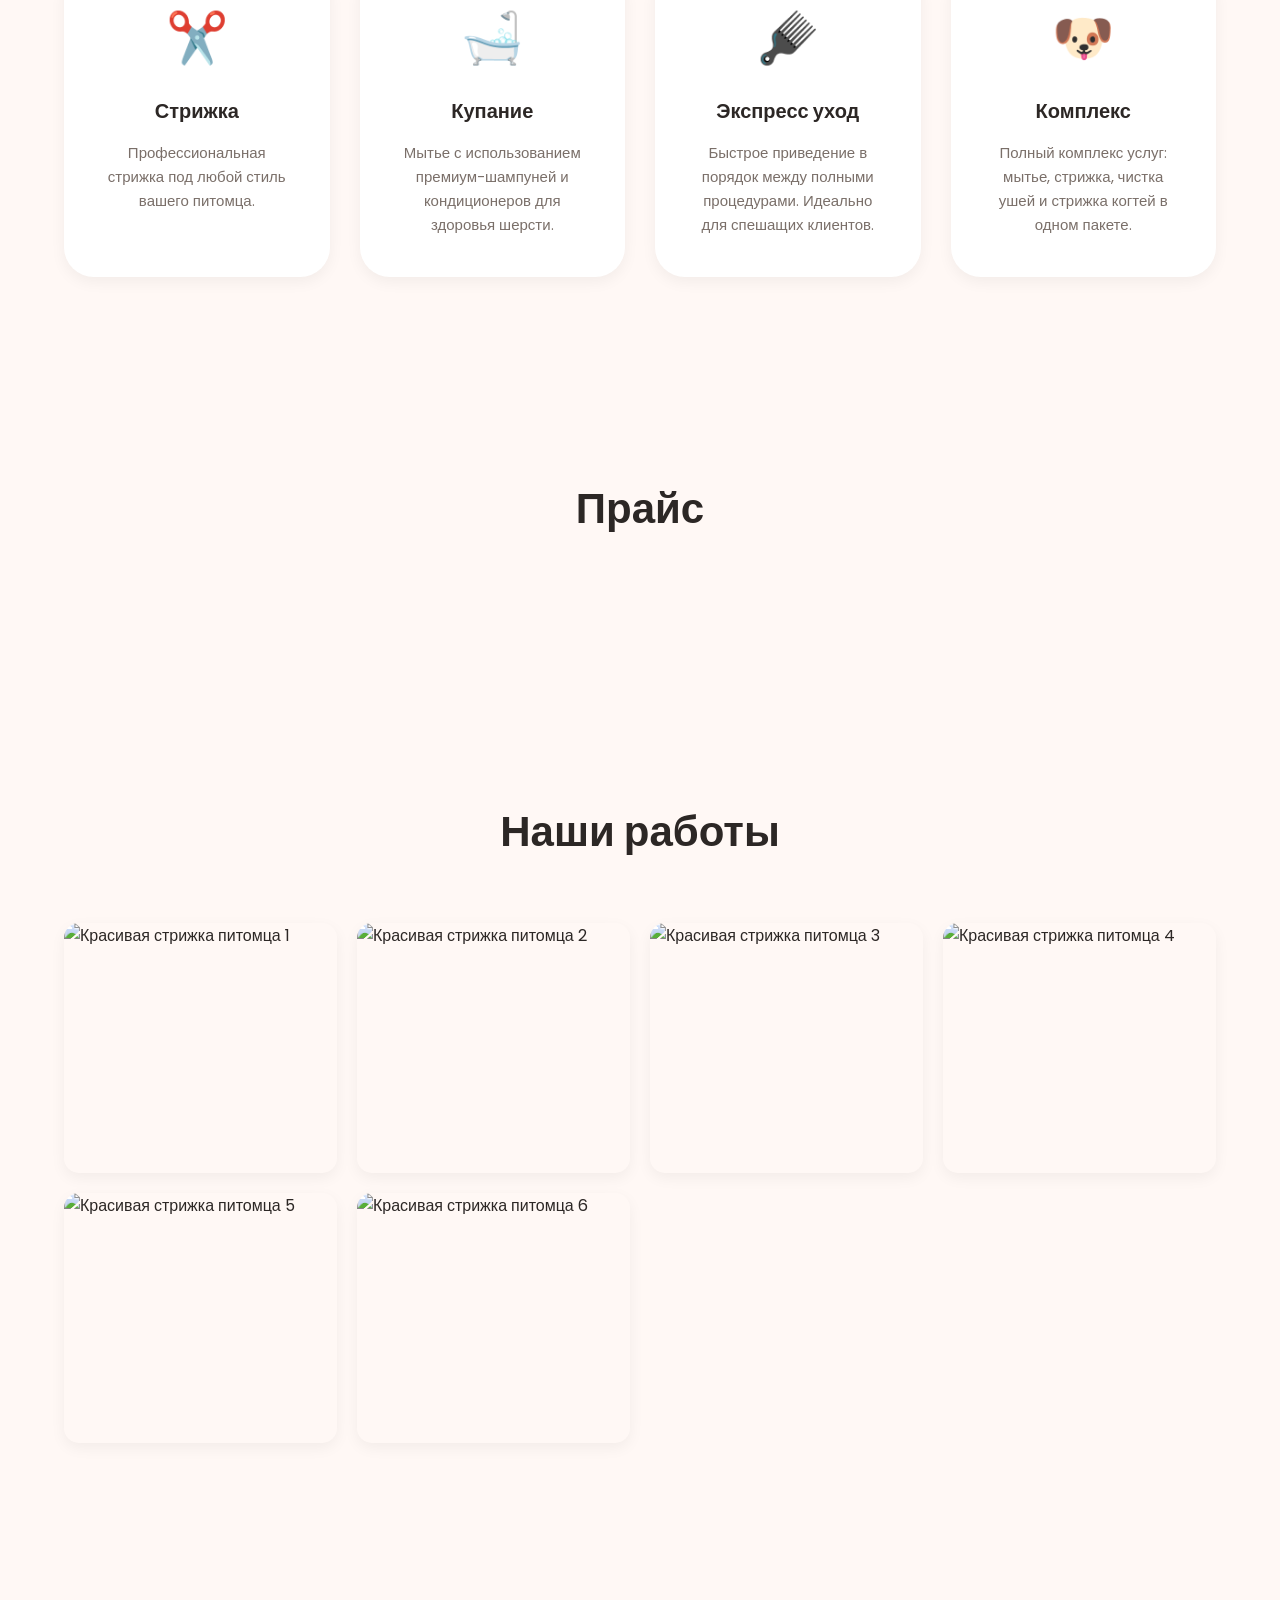
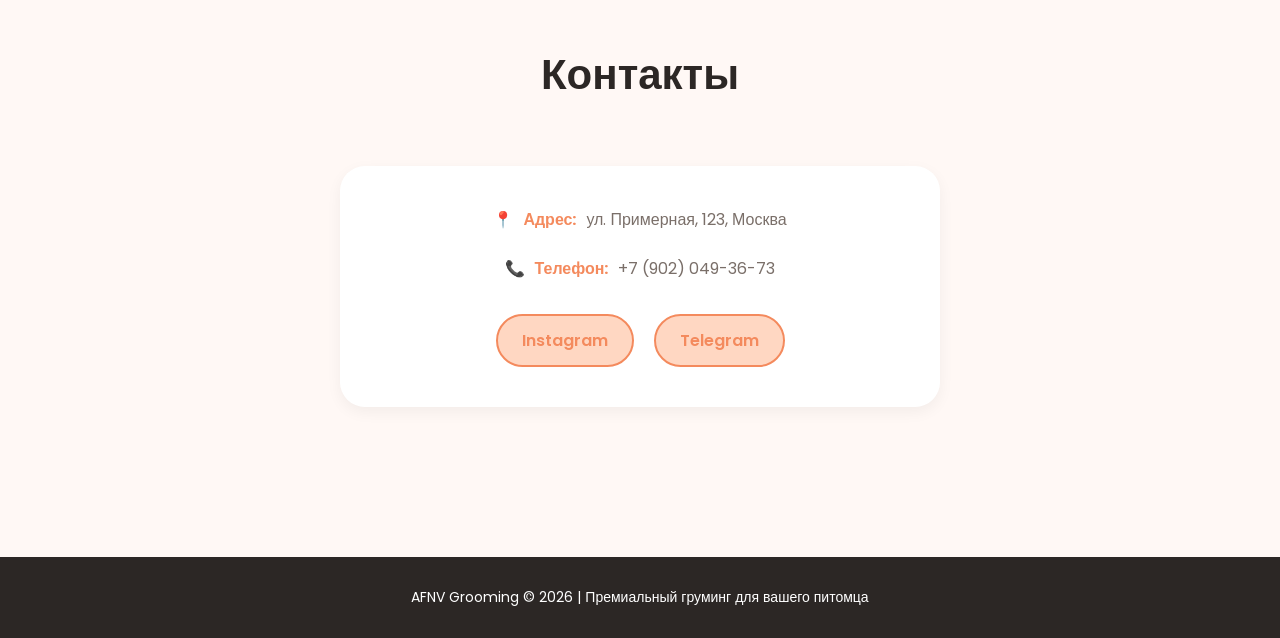
==== commit 225fce80: "Update index.html" ====
--- a/index.html
+++ b/index.html
@@ -86,13 +86,13 @@
 <div class="card">
 <div class="icon">✂️</div>
 <h3>Стрижка</h3>
-<p>Профессиональная стрижка под любой стиль вашего питомца. Опытные мастера подберут идеальный вариант.</p>              
+<p>Профессиональная стрижка под любой стиль вашего питомца.</p>              
 </div>
 
 <div class="card">
 <div class="icon">🛁</div>
 <h3>Купание</h3>
-<p>Щадящее мытье с использованием премиум-шампуней и кондиционеров для здоровья шерсти.</p>
+<p>Мытье с использованием премиум-шампуней и кондиционеров для здоровья шерсти.</p>
 </div>
 
 <div class="card">
@@ -117,380 +117,6 @@
 <div class="container">
 <h2>Прайс</h2>
 
-<div class="price-section">
-<h3 class="breed-title">Услуги для собак мелких пород</h3>
-<div class="price-list">
-<div class="price-item">
-<span class="service-name">Бигль</span>
-<div class="service-details">
-<div class="detail-row">
-<span>Гигиена + экспресс линька</span>
-<span class="price">2300 ₽</span>
-</div>
-</div>
-</div>
-<div class="price-item">
-<span class="service-name">Бишон фризе</span>
-<div class="service-details">
-<div class="detail-row">
-<span>Полный комплекс стрижки</span>
-<span class="price">3000 ₽</span>
-</div>
-<div class="detail-row">
-<span>Под машинку + оформление головы</span>
-<span class="price">2500 ₽</span>
-</div>
-<div class="detail-row">
-<span>Гигиенический комплекс</span>
-<span class="price">2300 ₽</span>
-</div>
-</div>
-</div>
-<div class="price-item">
-<span class="service-name">Бульдог французский</span>
-<div class="service-details">
-<div class="detail-row">
-<span>Гигиена + экспресс линька</span>
-<span class="price">2000 ₽</span>
-</div>
-</div>
-</div>
-<div class="price-item">
-<span class="service-name">Джек-рассел терьер</span>
-<div class="service-details">
-<div class="detail-row">
-<span>Гигиена + экспресс линька</span>
-<span class="price">2000 ₽</span>
-</div>
-</div>
-</div>
-<div class="price-item">
-<span class="service-name">Йоркширский терьер/Бивер</span>
-<div class="service-details">
-<div class="detail-row">
-<span>Полный комплекс стрижки</span>
-<span class="price">2200 ₽</span>
-</div>
-<div class="detail-row">
-<span>Под машинку + оформление головы</span>
-<span class="price">2000 ₽</span>
-</div>
-<div class="detail-row">
-<span>Гигиенический комплекс</span>
-<span class="price">1800 ₽</span>
-</div>
-</div>
-</div>
-<div class="price-item">
-<span class="service-name">Кинг Чарльз Спаниэль</span>
-<div class="service-details">
-<div class="detail-row">
-<span>Полный комплекс стрижки</span>
-<span class="price">2100 ₽</span>
-</div>
-<div class="detail-row">
-<span>Гигиена + экспресс линька</span>
-<span class="price">1900 ₽</span>
-</div>
-</div>
-</div>
-<div class="price-item">
-<span class="service-name">Корги</span>
-<div class="service-details">
-<div class="detail-row">
-<span>Гигиена + экспресс линька</span>
-<span class="price">3000 ₽</span>
-</div>
-</div>
-</div>
-<div class="price-item">
-<span class="service-name">Мальтийская болонка</span>
-<div class="service-details">
-<div class="detail-row">
-<span>Полный комплекс стрижки</span>
-<span class="price">2200 ₽</span>
-</div>
-<div class="detail-row">
-<span>Под машинку + оформление головы</span>
-<span class="price">2000 ₽</span>
-</div>
-<div class="detail-row">
-<span>Гигиена + экспресс линька</span>
-<span class="price">1800 ₽</span>
-</div>
-</div>
-</div>
-<div class="price-item">
-<span class="service-name">Мальтипу до 28 см</span>
-<div class="service-details">
-<div class="detail-row">
-<span>Полный комплекс стрижки</span>
-<span class="price">2800 ₽</span>
-</div>
-<div class="detail-row">
-<span>Под машинку + оформление головы</span>
-<span class="price">2400 ₽</span>
-</div>
-<div class="detail-row">
-<span>Гигиена + экспресс линька</span>
-<span class="price">2000 ₽</span>
-</div>
-</div>
-</div>
-</div>
-</div>
-
-<div class="price-section">
-<h3 class="breed-title">Услуги по размеру собак</h3>
-<div class="price-list">
-<div class="price-item">
-<span class="service-name">Метис до 10 кг</span>
-<div class="service-details">
-<div class="detail-row">
-<span>Полный комплекс стрижки</span>
-<span class="price">от 2500 ₽</span>
-</div>
-</div>
-</div>
-<div class="price-item">
-<span class="service-name">Метис до 20 кг</span>
-<div class="service-details">
-<div class="detail-row">
-<span>Полный комплекс стрижки</span>
-<span class="price">от 3000 ₽</span>
-</div>
-</div>
-</div>
-<div class="price-item">
-<span class="service-name">Метис от 20 кг</span>
-<div class="service-details">
-<div class="detail-row">
-<span>Полный комплекс стрижки</span>
-<span class="price">от 3500 ₽</span>
-</div>
-</div>
-</div>
-<div class="price-item">
-<span class="service-name">Мопс</span>
-<div class="service-details">
-<div class="detail-row">
-<span>Гигиена + экспресс линька</span>
-<span class="price">2000 ₽</span>
-</div>
-</div>
-</div>
-<div class="price-item">
-<span class="service-name">Папильон</span>
-<div class="service-details">
-<div class="detail-row">
-<span>Полный комплекс стрижки</span>
-<span class="price">2300 ₽</span>
-</div>
-</div>
-</div>
-<div class="price-item">
-<span class="service-name">Пекинес</span>
-<div class="service-details">
-<div class="detail-row">
-<span>Полный комплекс стрижки</span>
-<span class="price">2500 ₽</span>
-</div>
-<div class="detail-row">
-<span>Под машинку + оформление головы</span>
-<span class="price">2000 ₽</span>
-</div>
-</div>
-</div>
-<div class="price-item">
-<span class="service-name">Пудель 24-28 см</span>
-<div class="service-details">
-<div class="detail-row">
-<span>Полный комплекс стрижки</span>
-<span class="price">от 2800 ₽</span>
-</div>
-<div class="detail-row">
-<span>Под машинку + оформление головы</span>
-<span class="price">от 2400 ₽</span>
-</div>
-<div class="detail-row">
-<span>Гигиена + экспресс линька</span>
-<span class="price">от 2000 ₽</span>
-</div>
-</div>
-</div>
-<div class="price-item">
-<span class="service-name">Пудель 29-35 см</span>
-<div class="service-details">
-<div class="detail-row">
-<span>Полный комплекс стрижки</span>
-<span class="price">от 3000 ₽</span>
-</div>
-<div class="detail-row">
-<span>Под машинку + оформление головы</span>
-<span class="price">от 2600 ₽</span>
-</div>
-<div class="detail-row">
-<span>Гигиена + экспресс линька</span>
-<span class="price">от 2200 ₽</span>
-</div>
-</div>
-</div>
-<div class="price-item">
-<span class="service-name">Пудель 36-45 см</span>
-<div class="service-details">
-<div class="detail-row">
-<span>Полный комплекс стрижки</span>
-<span class="price">от 3500 ₽</span>
-</div>
-<div class="detail-row">
-<span>Под машинку + оформление головы</span>
-<span class="price">от 3100 ₽</span>
-</div>
-<div class="detail-row">
-<span>Гигиена + экспресс линька</span>
-<span class="price">от 2700 ₽</span>
-</div>
-</div>
-</div>
-</div>
-</div>
-
-<div class="price-section">
-<h3 class="breed-title">Услуги для собак мелких пород (продолжение)</h3>
-<div class="price-list">
-<div class="price-item">
-<span class="service-name">Сиба Ину</span>
-<div class="service-details">
-<div class="detail-row">
-<span>Гигиена + экспресс линька</span>
-<span class="price">3000 ₽</span>
-</div>
-</div>
-</div>
-<div class="price-item">
-<span class="service-name">Такса миниатюрная/кроличья</span>
-<div class="service-details">
-<div class="detail-row">
-<span>Гигиена + экспресс линька</span>
-<span class="price">2000 ₽</span>
-</div>
-</div>
-</div>
-<div class="price-item">
-<span class="service-name">Такса стандартная</span>
-<div class="service-details">
-<div class="detail-row">
-<span>Гигиена + экспресс линька</span>
-<span class="price">2500 ₽</span>
-</div>
-</div>
-</div>
-<div class="price-item">
-<span class="service-name">Такса длинношерстная</span>
-<div class="service-details">
-<div class="detail-row">
-<span>Полный комплекс стрижки</span>
-<span class="price">2500 ₽</span>
-</div>
-</div>
-</div>
-<div class="price-item">
-<span class="service-name">Чихуахуа</span>
-<div class="service-details">
-<div class="detail-row">
-<span>Полный комплекс стрижки</span>
-<span class="price">2300 ₽</span>
-</div>
-<div class="detail-row">
-<span>Гигиена + экспресс линька</span>
-<span class="price">2000 ₽</span>
-</div>
-</div>
-</div>
-<div class="price-item">
-<span class="service-name">Ши-тцу</span>
-<div class="service-details">
-<div class="detail-row">
-<span>Полный комплекс стрижки</span>
-<span class="price">2300 ₽</span>
-</div>
-<div class="detail-row">
-<span>Под машинку + оформление головы</span>
-<span class="price">1900 ₽</span>
-</div>
-<div class="detail-row">
-<span>Гигиена + экспресс линька</span>
-<span class="price">1500 ₽</span>
-</div>
-</div>
-</div>
-<div class="price-item">
-<span class="service-name">Шпиц 18-28 см</span>
-<div class="service-details">
-<div class="detail-row">
-<span>Полный комплекс стрижки</span>
-<span class="price">2800 ₽</span>
-</div>
-<div class="detail-row">
-<span>Гигиена + экспресс линька</span>
-<span class="price">2400 ₽</span>
-</div>
-</div>
-</div>
-<div class="price-item">
-<span class="service-name">Шпиц 29-40 см</span>
-<div class="service-details">
-<div class="detail-row">
-<span>Полный комплекс стрижки</span>
-<span class="price">3300 ₽</span>
-</div>
-<div class="detail-row">
-<span>Гигиена + экспресс линька</span>
-<span class="price">2900 ₽</span>
-</div>
-</div>
-</div>
-<div class="price-item">
-<span class="service-name">Шпиц от 41 см</span>
-<div class="service-details">
-<div class="detail-row">
-<span>Полный комплекс стрижки</span>
-<span class="price">от 4000 ₽</span>
-</div>
-<div class="detail-row">
-<span>Гигиена + экспресс линька</span>
-<span class="price">от 3600 ₽</span>
-</div>
-</div>
-</div>
-</div>
-</div>
-
-<div class="price-section">
-<h3 class="breed-title">Комплекс для собак крупных пород</h3>
-<div class="price-list">
-<div class="price-item">
-<span class="service-name">Лабрадор</span>
-<span class="price">от 4500 ₽</span>
-</div>
-<div class="price-item">
-<span class="service-name">Лайка</span>
-<span class="price">от 4000 ₽</span>
-</div>
-<div class="price-item">
-<span class="service-name">Немецкая овчарка</span>
-<span class="price">от 5000 ₽</span>
-</div>
-<div class="price-item">
-<span class="service-name">Самоед</span>
-<span class="price">от 6000 ₽</span>
-</div>
-<div class="price-item">
-<span class="service-name">Хаски</span>
-<span class="price">от 5000 ₽</span>
-</div>
-</div>
-</div>
 
 </div>
 
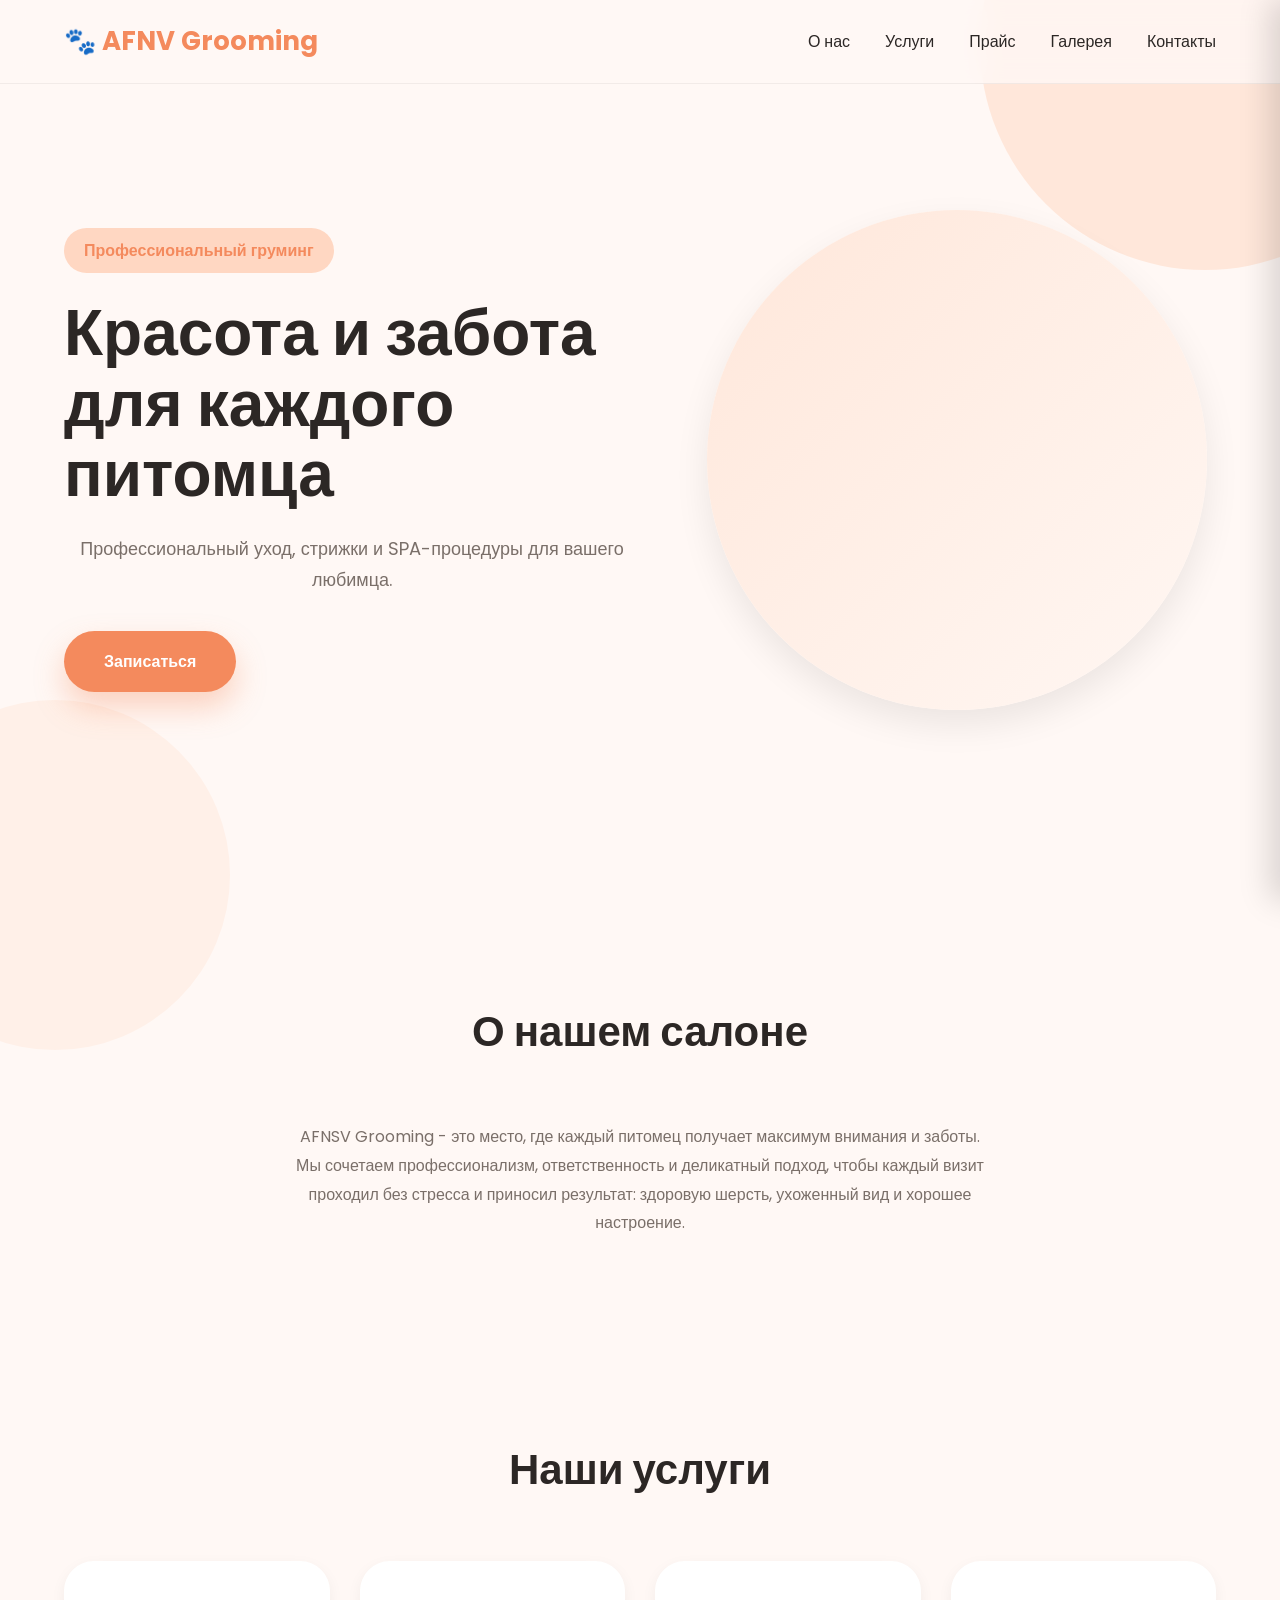
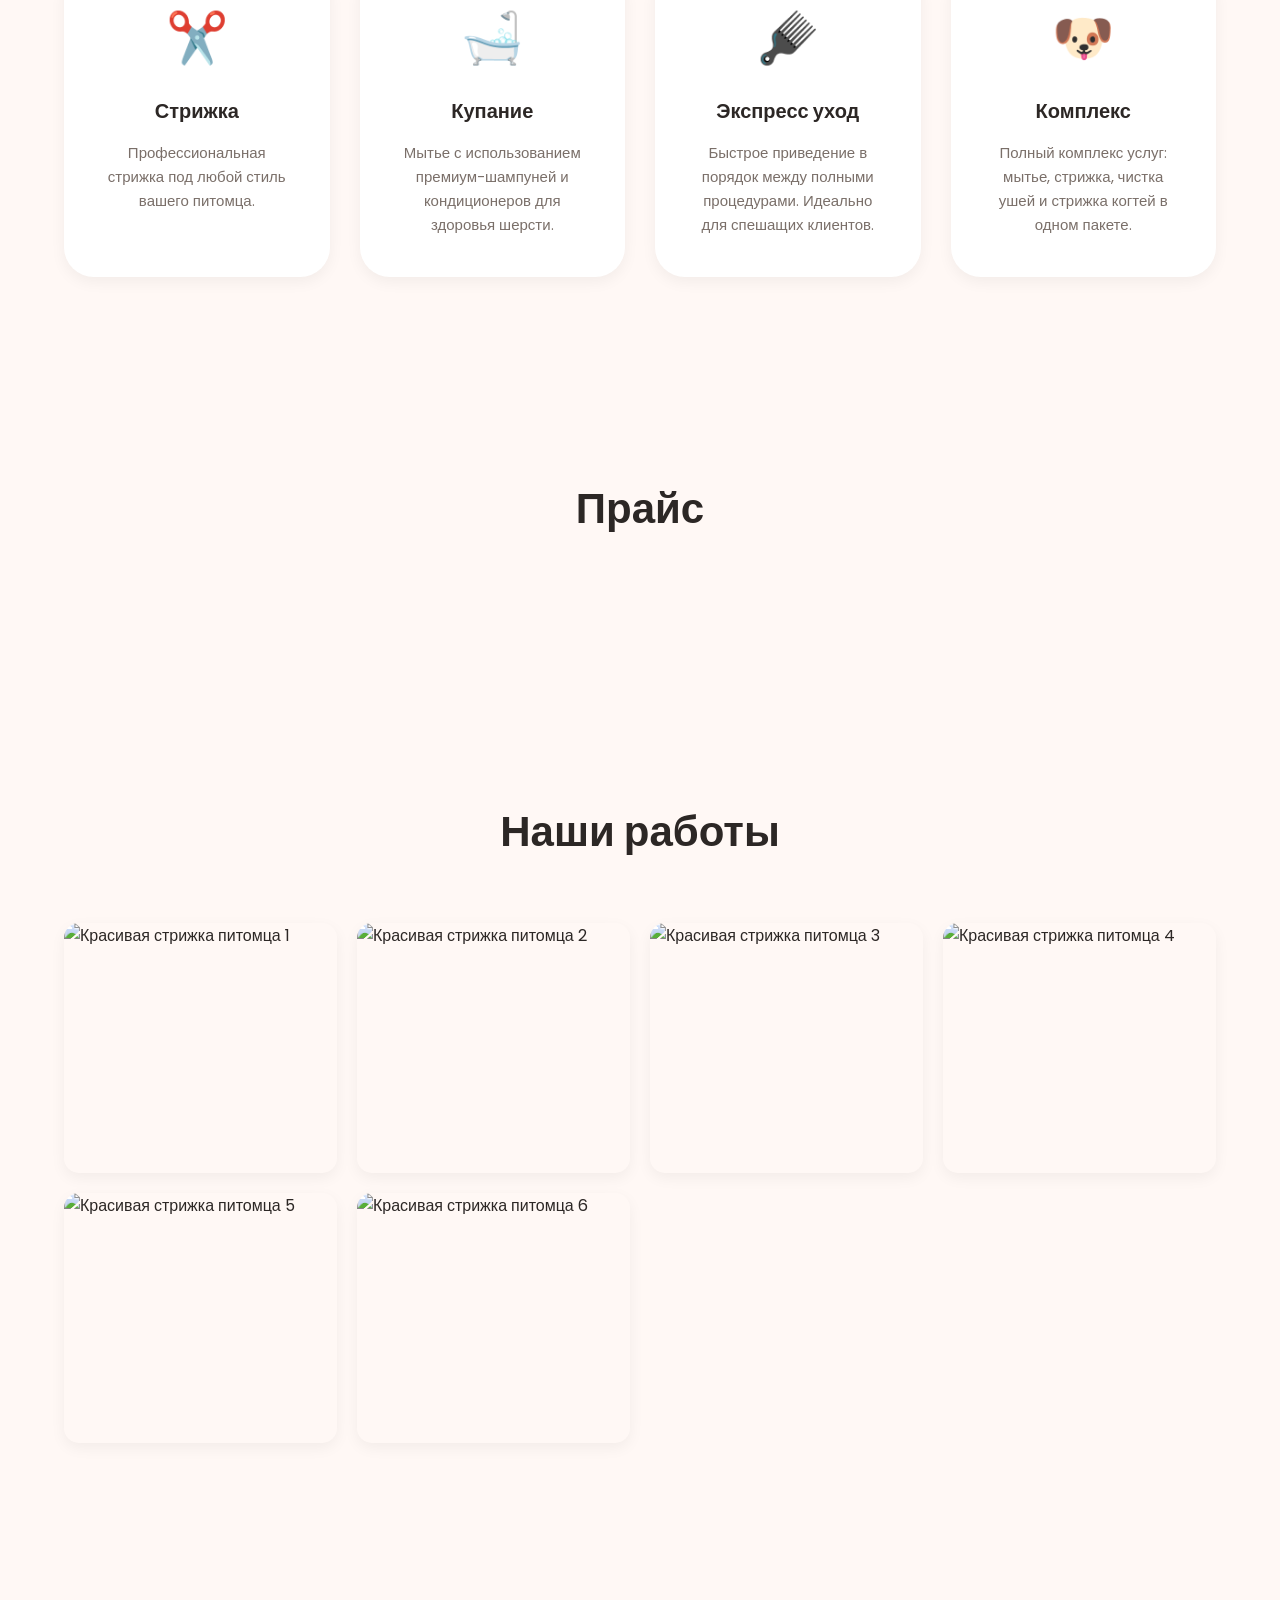
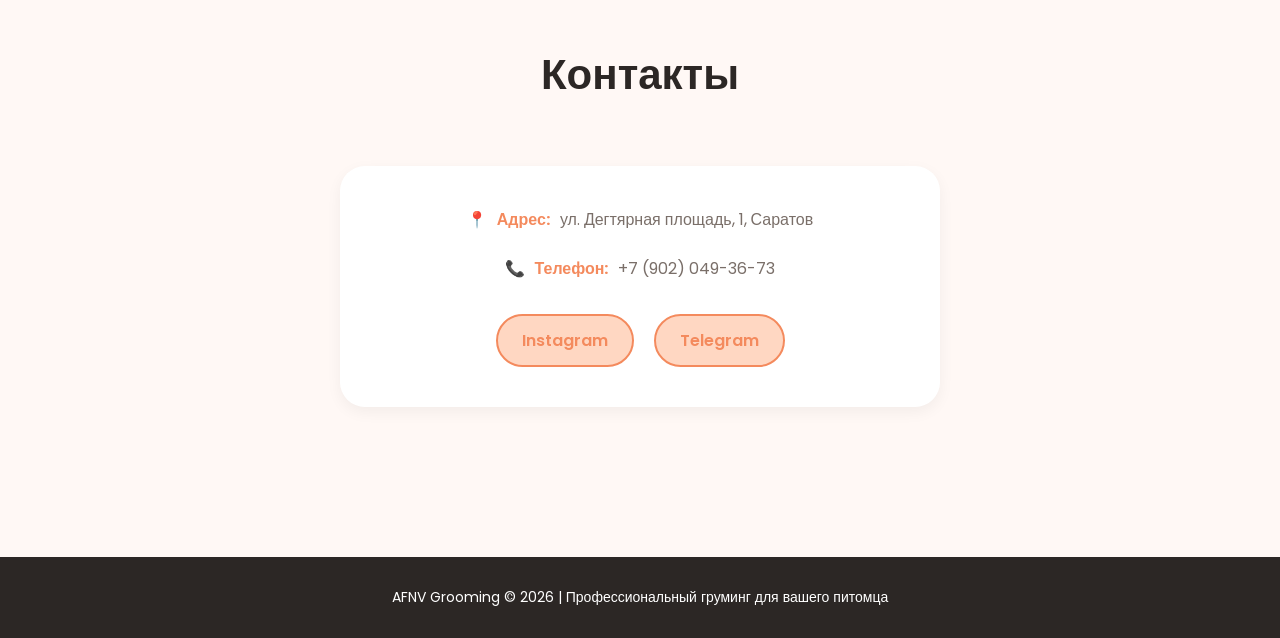
==== commit a7352c9e: "Update index.html" ====
--- a/index.html
+++ b/index.html
@@ -143,7 +143,7 @@
 <div class="container">
 <h2>Контакты</h2>
 <div class="contact-box">
-<p>📍 <strong>Адрес:</strong> ул. Примерная, 123, Москва</p>
+<p>📍 <strong>Адрес:</strong> ул. Дегтярная площадь, 1, Саратов</p>
 <p>📞 <strong>Телефон:</strong> +7 (902) 049-36-73</p>
 <div class="social">
 <a href="https://www.instagram.com/afnsv.grooming_64/" target="_blank" rel="noopener noreferrer" aria-label="Наш Instagram">Instagram</a>
@@ -172,7 +172,7 @@
 </div>
 
 <footer>
-AFNV Grooming © 2026 | Премиальный груминг для вашего питомца
+AFNV Grooming © 2026 | Профессиональный груминг для вашего питомца
 </footer>
 
 <script src="script.js"></script>
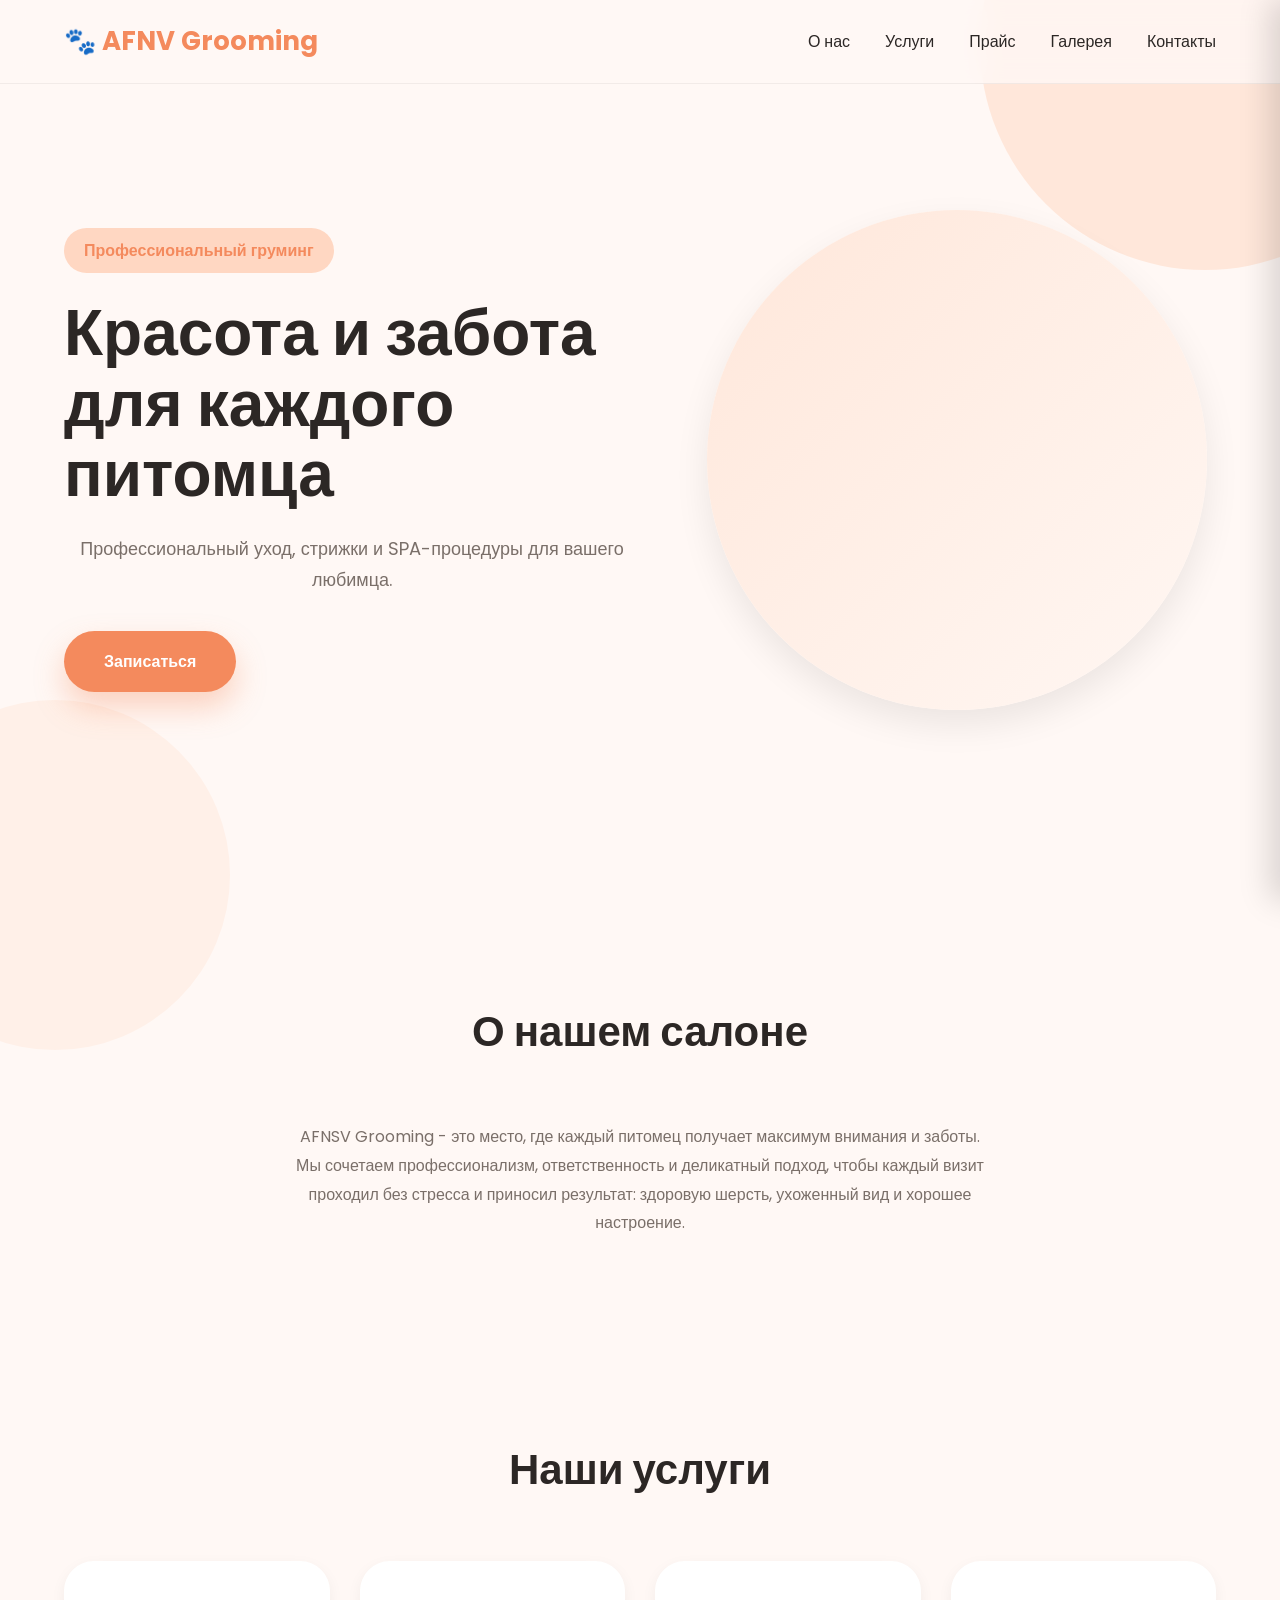
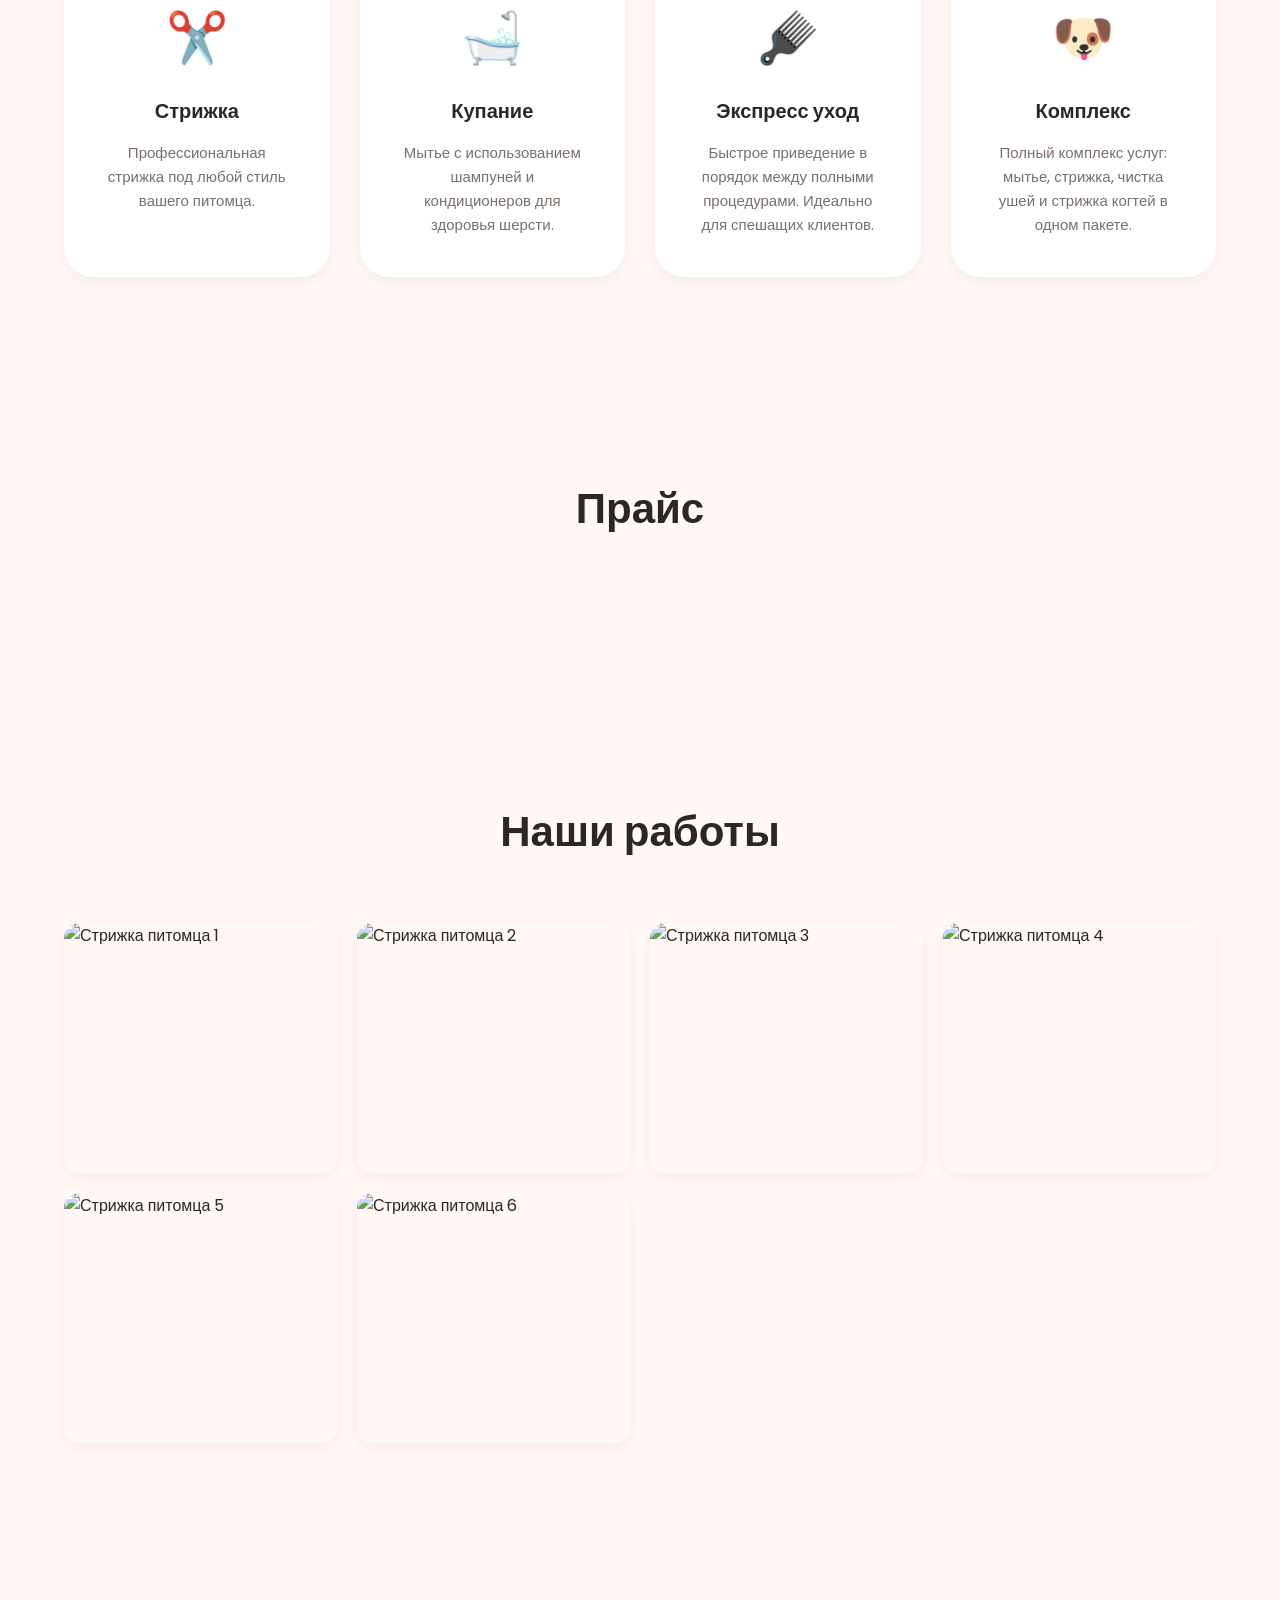
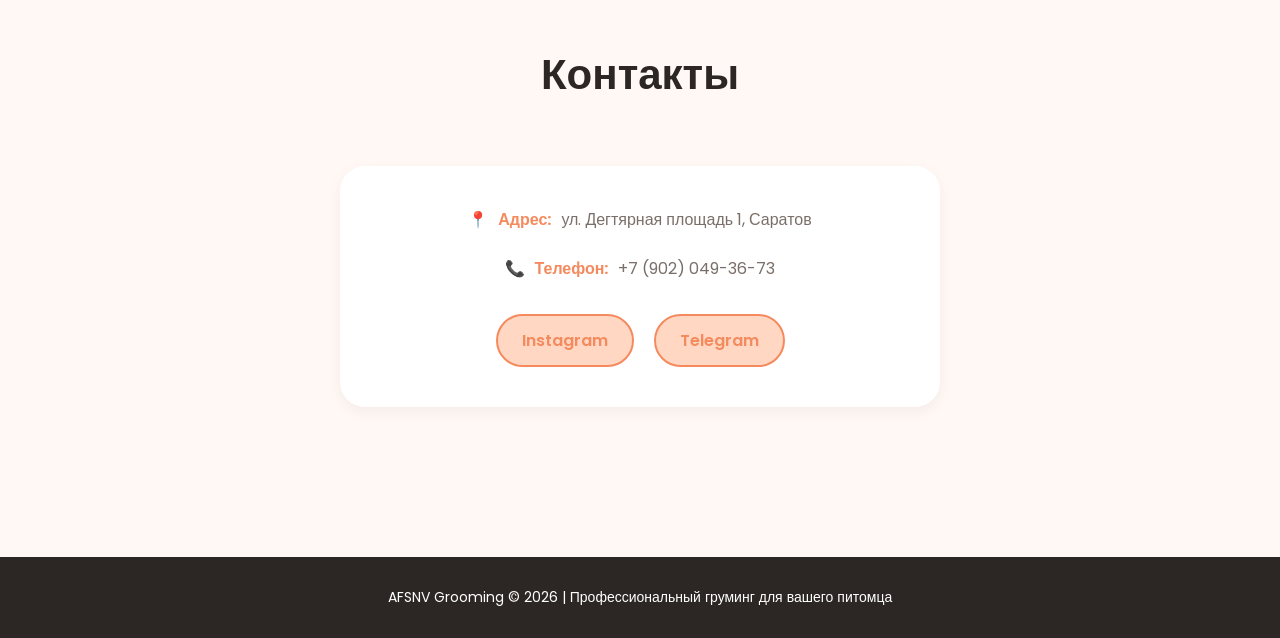
==== commit 7fdac77c: "Update index.html" ====
--- a/index.html
+++ b/index.html
@@ -92,7 +92,7 @@
 <div class="card">
 <div class="icon">🛁</div>
 <h3>Купание</h3>
-<p>Мытье с использованием премиум-шампуней и кондиционеров для здоровья шерсти.</p>
+<p>Мытье с использованием шампуней и кондиционеров для здоровья шерсти.</p>
 </div>
 
 <div class="card">
@@ -127,12 +127,12 @@
 <div class="container">
 <h2>Наши работы</h2>
 <div class="gallery">
-<img src="assets/gallery/1.jpg" alt="Красивая стрижка питомца 1">
-<img src="assets/gallery/2.jpg" alt="Красивая стрижка питомца 2">
-<img src="assets/gallery/3.jpg" alt="Красивая стрижка питомца 3">
-<img src="assets/gallery/4.jpg" alt="Красивая стрижка питомца 4">
-<img src="assets/gallery/5.jpg" alt="Красивая стрижка питомца 5">
-<img src="assets/gallery/6.jpg" alt="Красивая стрижка питомца 6">
+<img src="assets/gallery/1.jpg" alt="Стрижка питомца 1">
+<img src="assets/gallery/2.jpg" alt="Стрижка питомца 2">
+<img src="assets/gallery/3.jpg" alt="Стрижка питомца 3">
+<img src="assets/gallery/4.jpg" alt="Стрижка питомца 4">
+<img src="assets/gallery/5.jpg" alt="Стрижка питомца 5">
+<img src="assets/gallery/6.jpg" alt="Стрижка питомца 6">
 </div>
 </div>
 
@@ -143,7 +143,7 @@
 <div class="container">
 <h2>Контакты</h2>
 <div class="contact-box">
-<p>📍 <strong>Адрес:</strong> ул. Дегтярная площадь, 1, Саратов</p>
+<p>📍 <strong>Адрес:</strong> ул. Дегтярная площадь 1, Саратов</p>
 <p>📞 <strong>Телефон:</strong> +7 (902) 049-36-73</p>
 <div class="social">
 <a href="https://www.instagram.com/afnsv.grooming_64/" target="_blank" rel="noopener noreferrer" aria-label="Наш Instagram">Instagram</a>
@@ -165,14 +165,14 @@
 </div>
 
 <div class="bottom-bar" id="bottomBar" aria-label="Быстрая навигация">
-<a href="#services" aria-label="Услуги">🔧</a>
+<a href="#services" aria-label="Услуги">🔍</a>
 <a href="#price" aria-label="Прайс">💰</a>
 <a href="#gallery" aria-label="Галерея">📸</a>
 <a href="#contacts" aria-label="Контакты">☎️</a>
 </div>
 
 <footer>
-AFNV Grooming © 2026 | Профессиональный груминг для вашего питомца
+AFSNV Grooming © 2026 | Профессиональный груминг для вашего питомца
 </footer>
 
 <script src="script.js"></script>
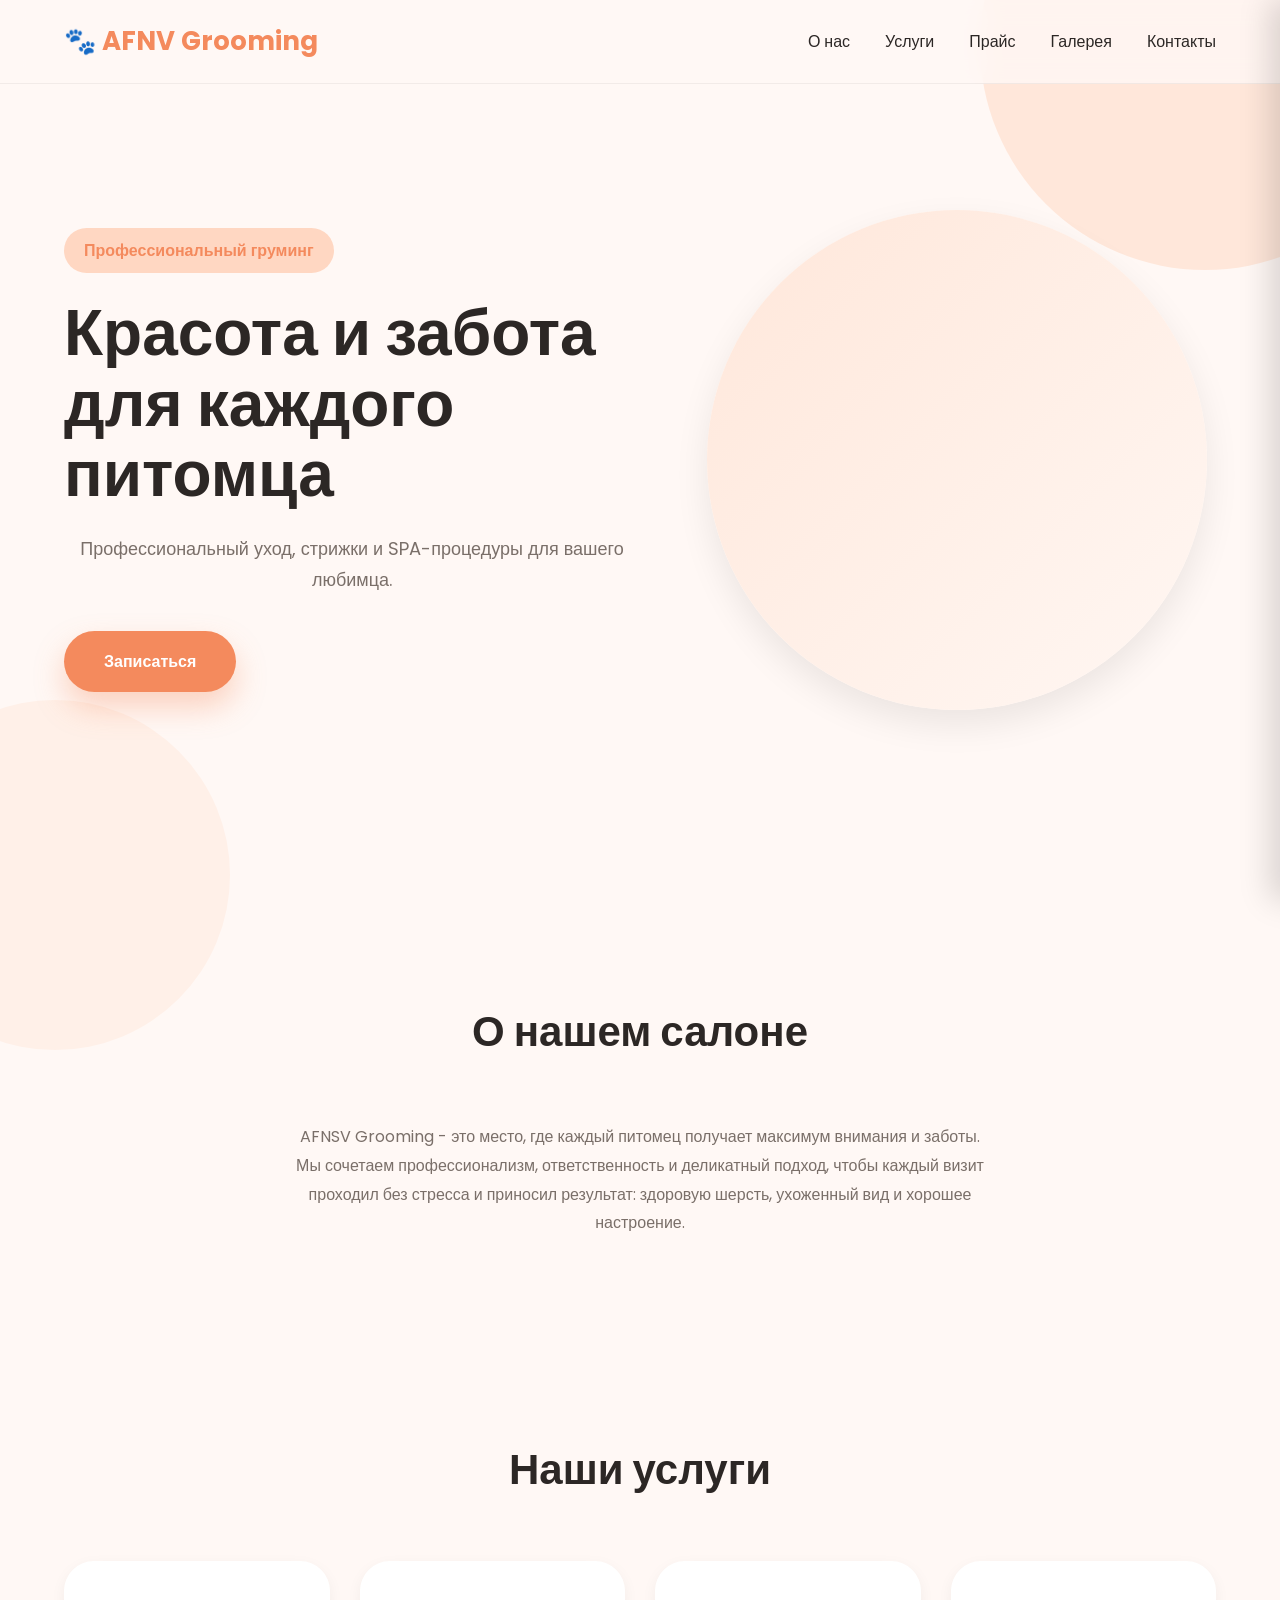
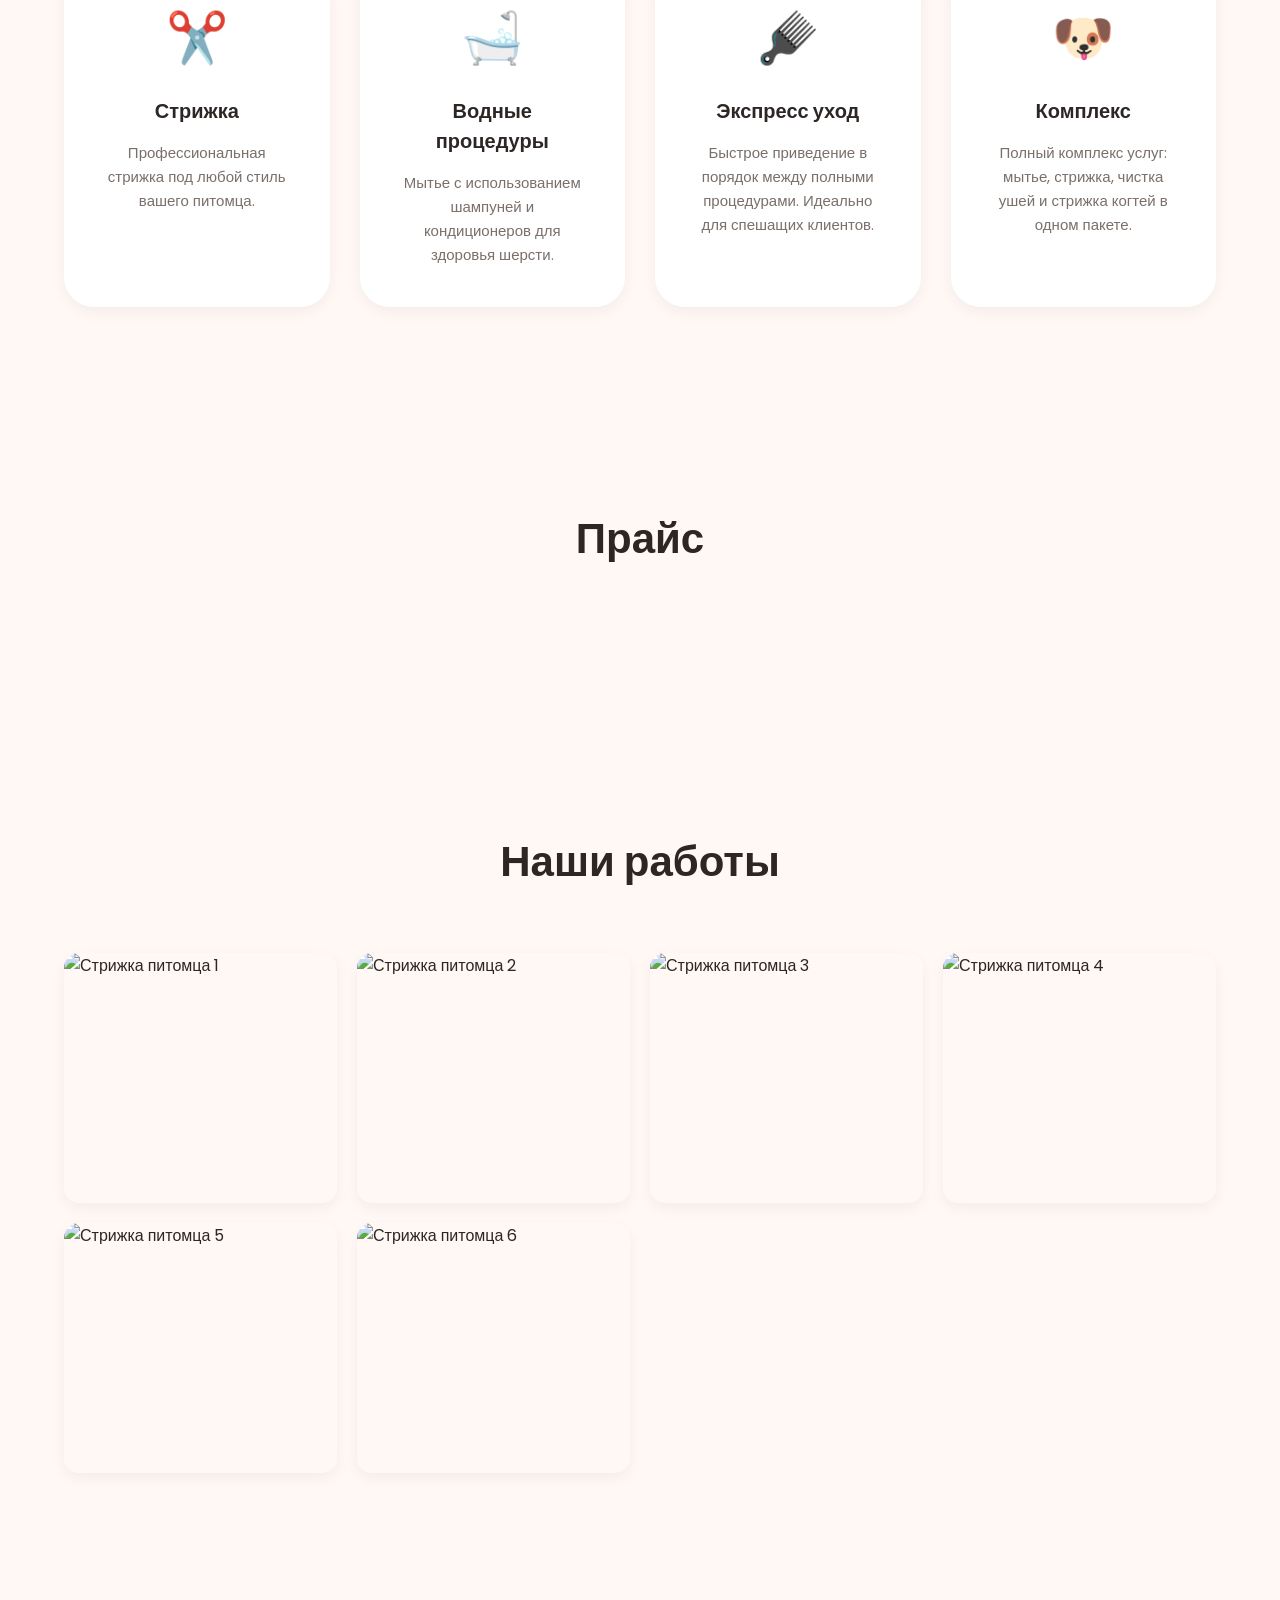
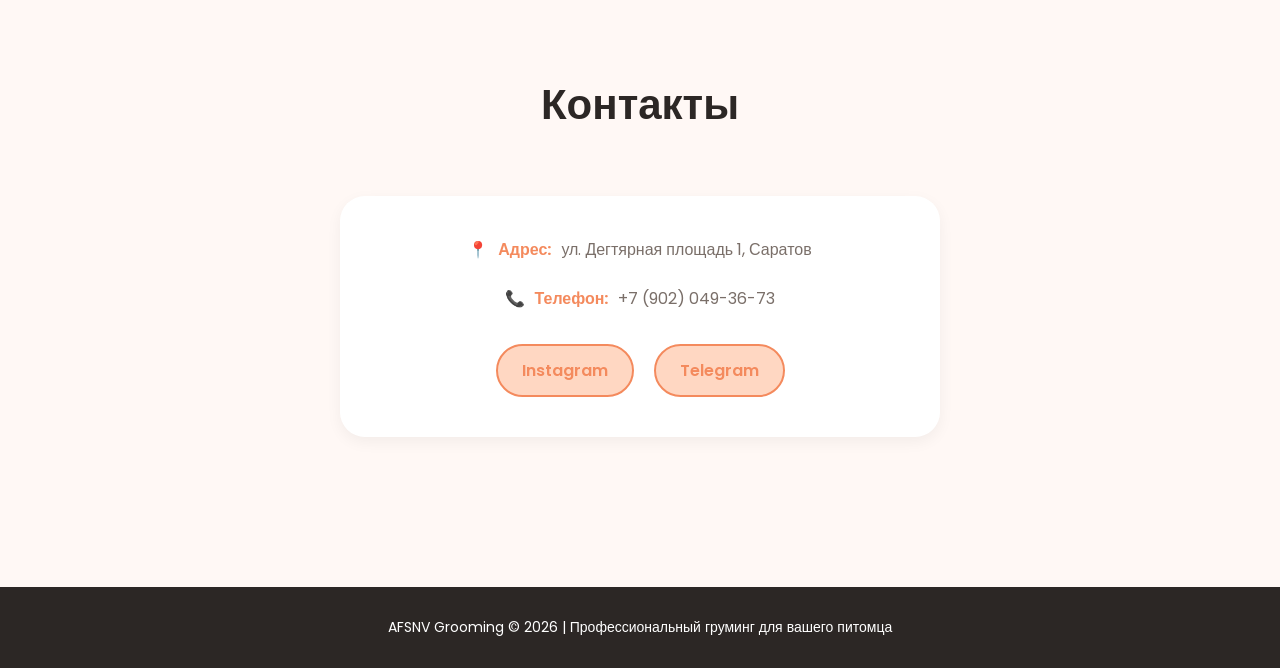
==== commit 4c04c277: "Update index.html" ====
--- a/index.html
+++ b/index.html
@@ -91,7 +91,7 @@
 
 <div class="card">
 <div class="icon">🛁</div>
-<h3>Купание</h3>
+<h3>Водные процедуры</h3>
 <p>Мытье с использованием шампуней и кондиционеров для здоровья шерсти.</p>
 </div>
 
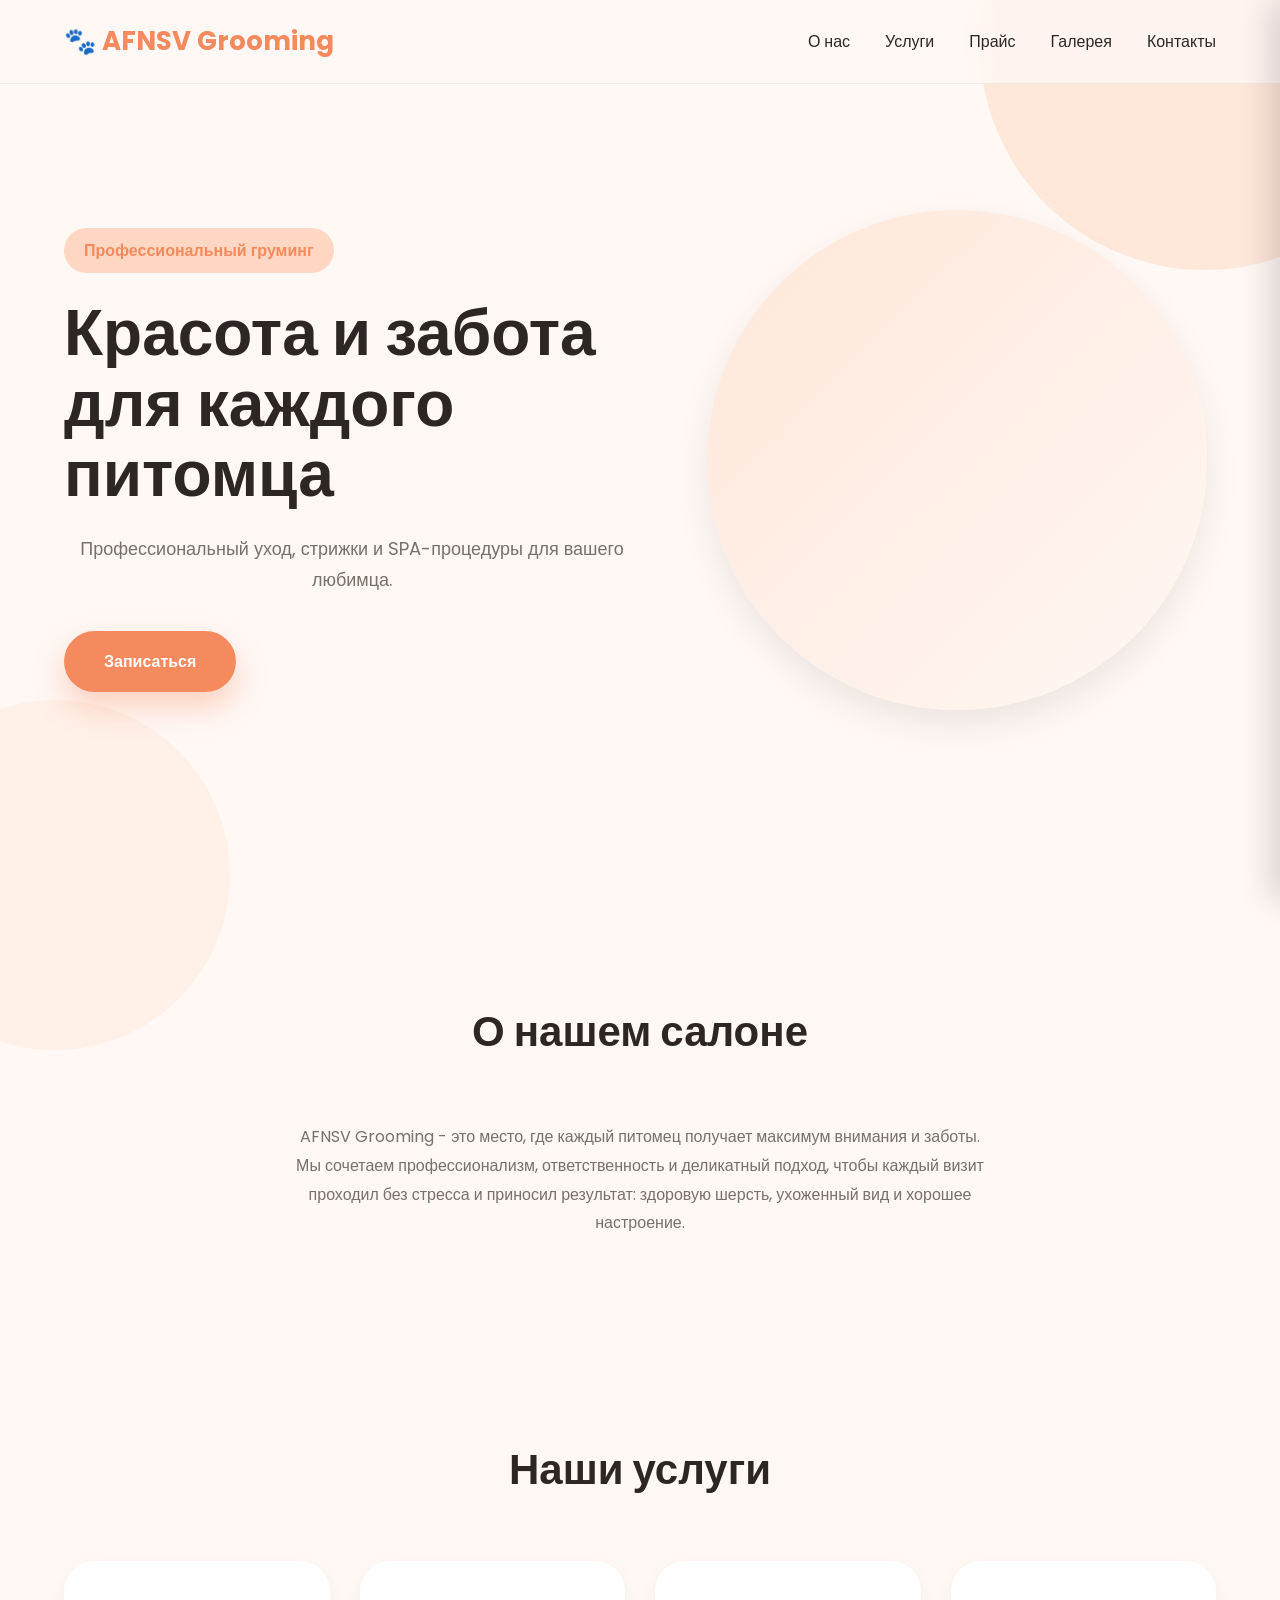
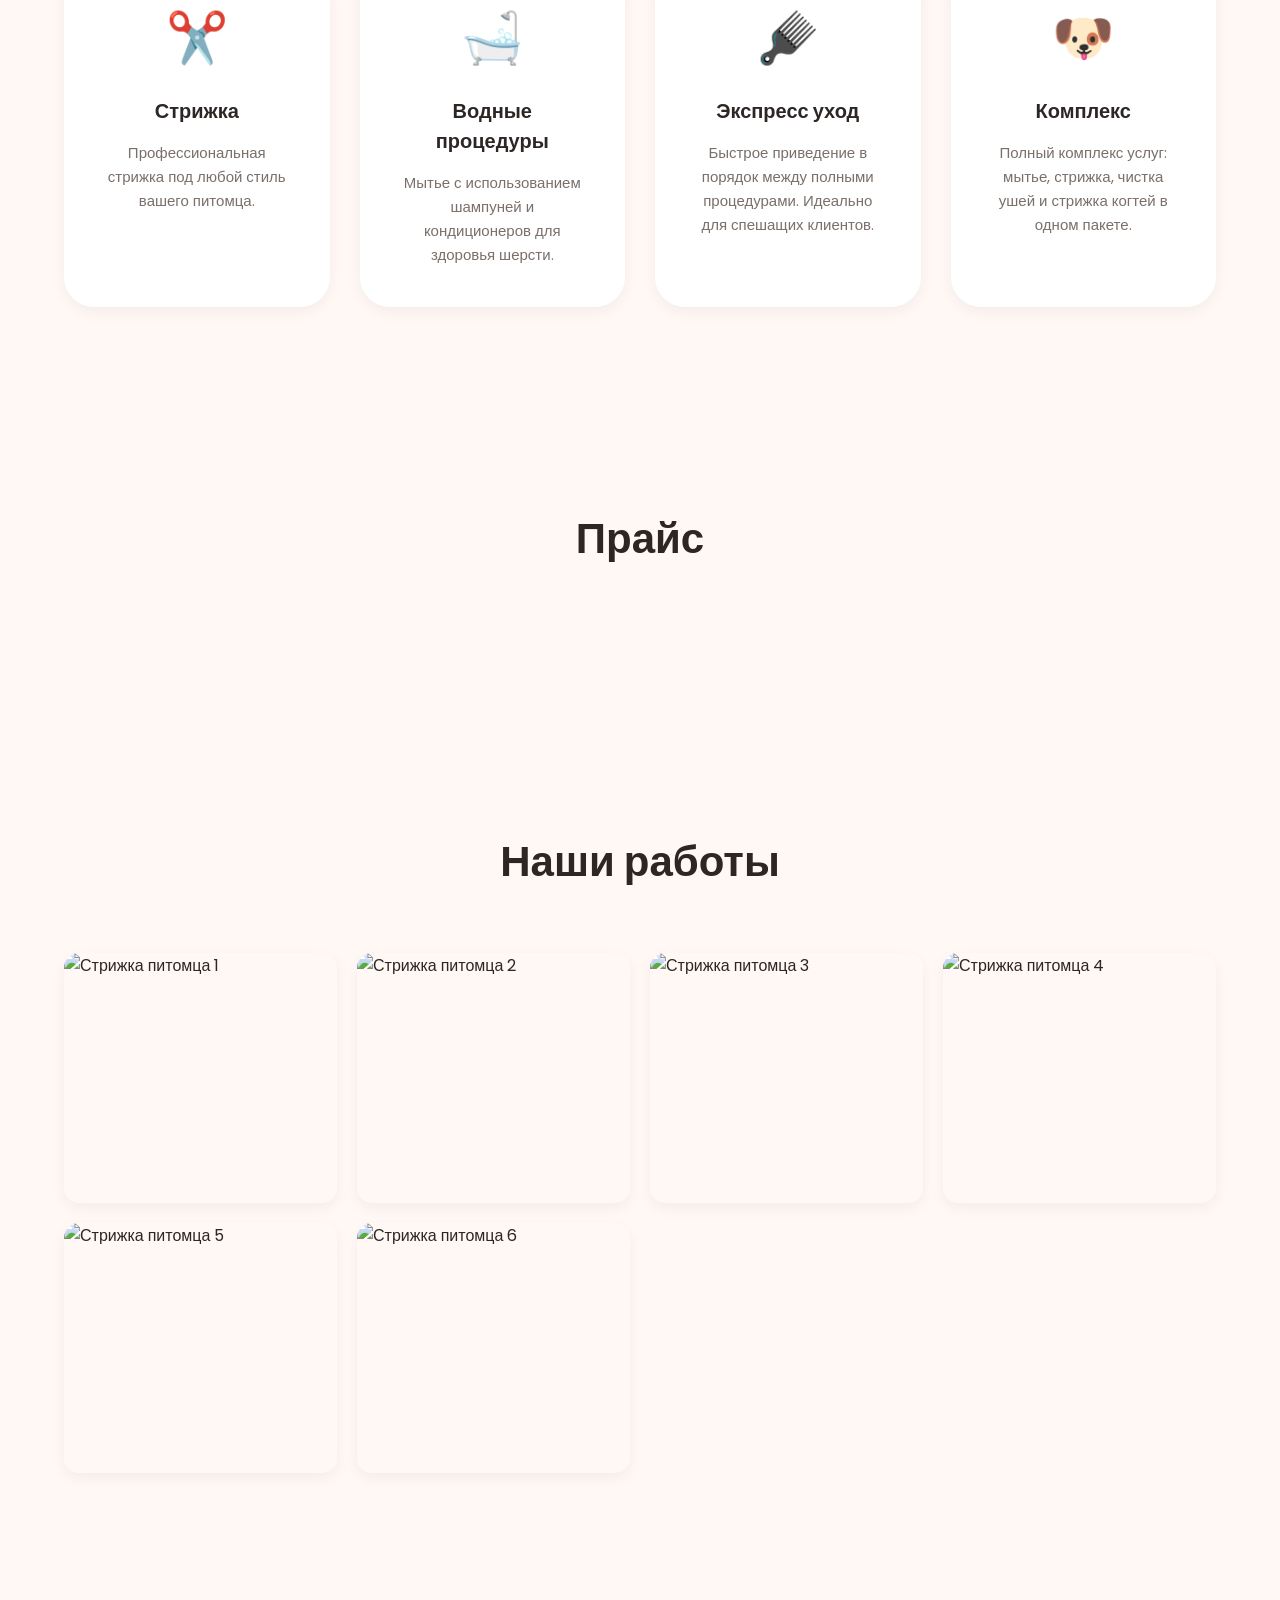
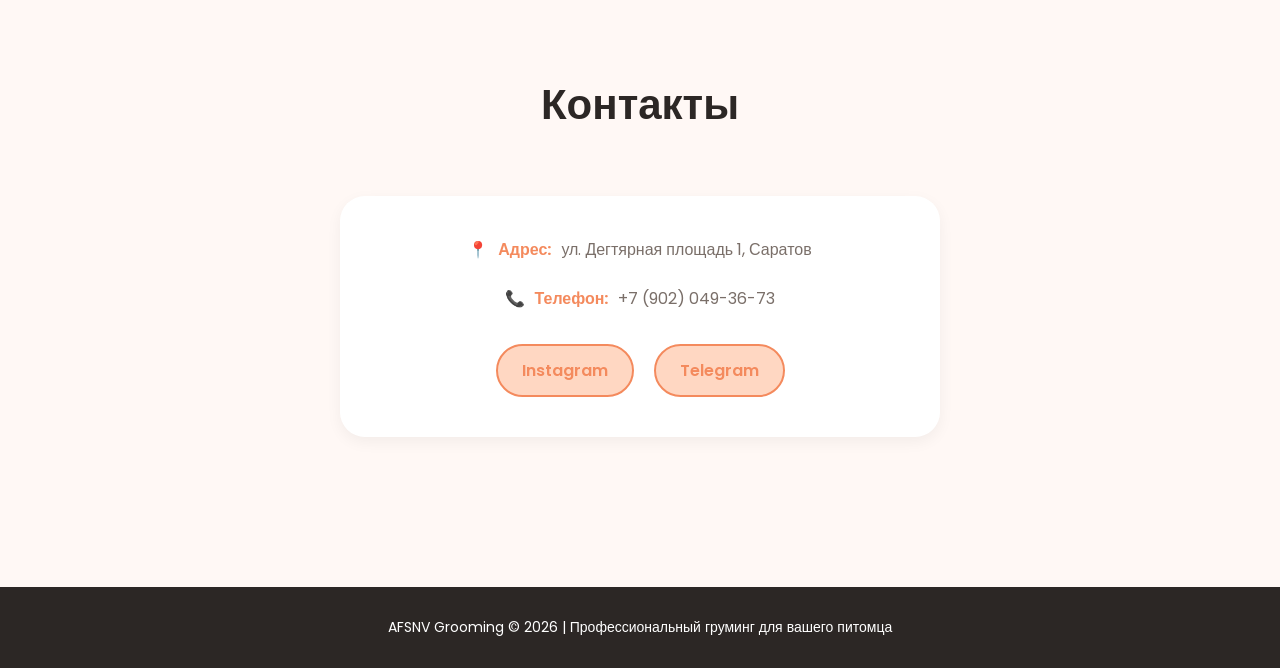
==== commit c2aa0bfc: "Update index.html" ====
--- a/index.html
+++ b/index.html
@@ -29,7 +29,7 @@
 
 <div class="logo">
 
-🐾 AFNV Grooming
+🐾 AFNSV Grooming
 
 </div>
 
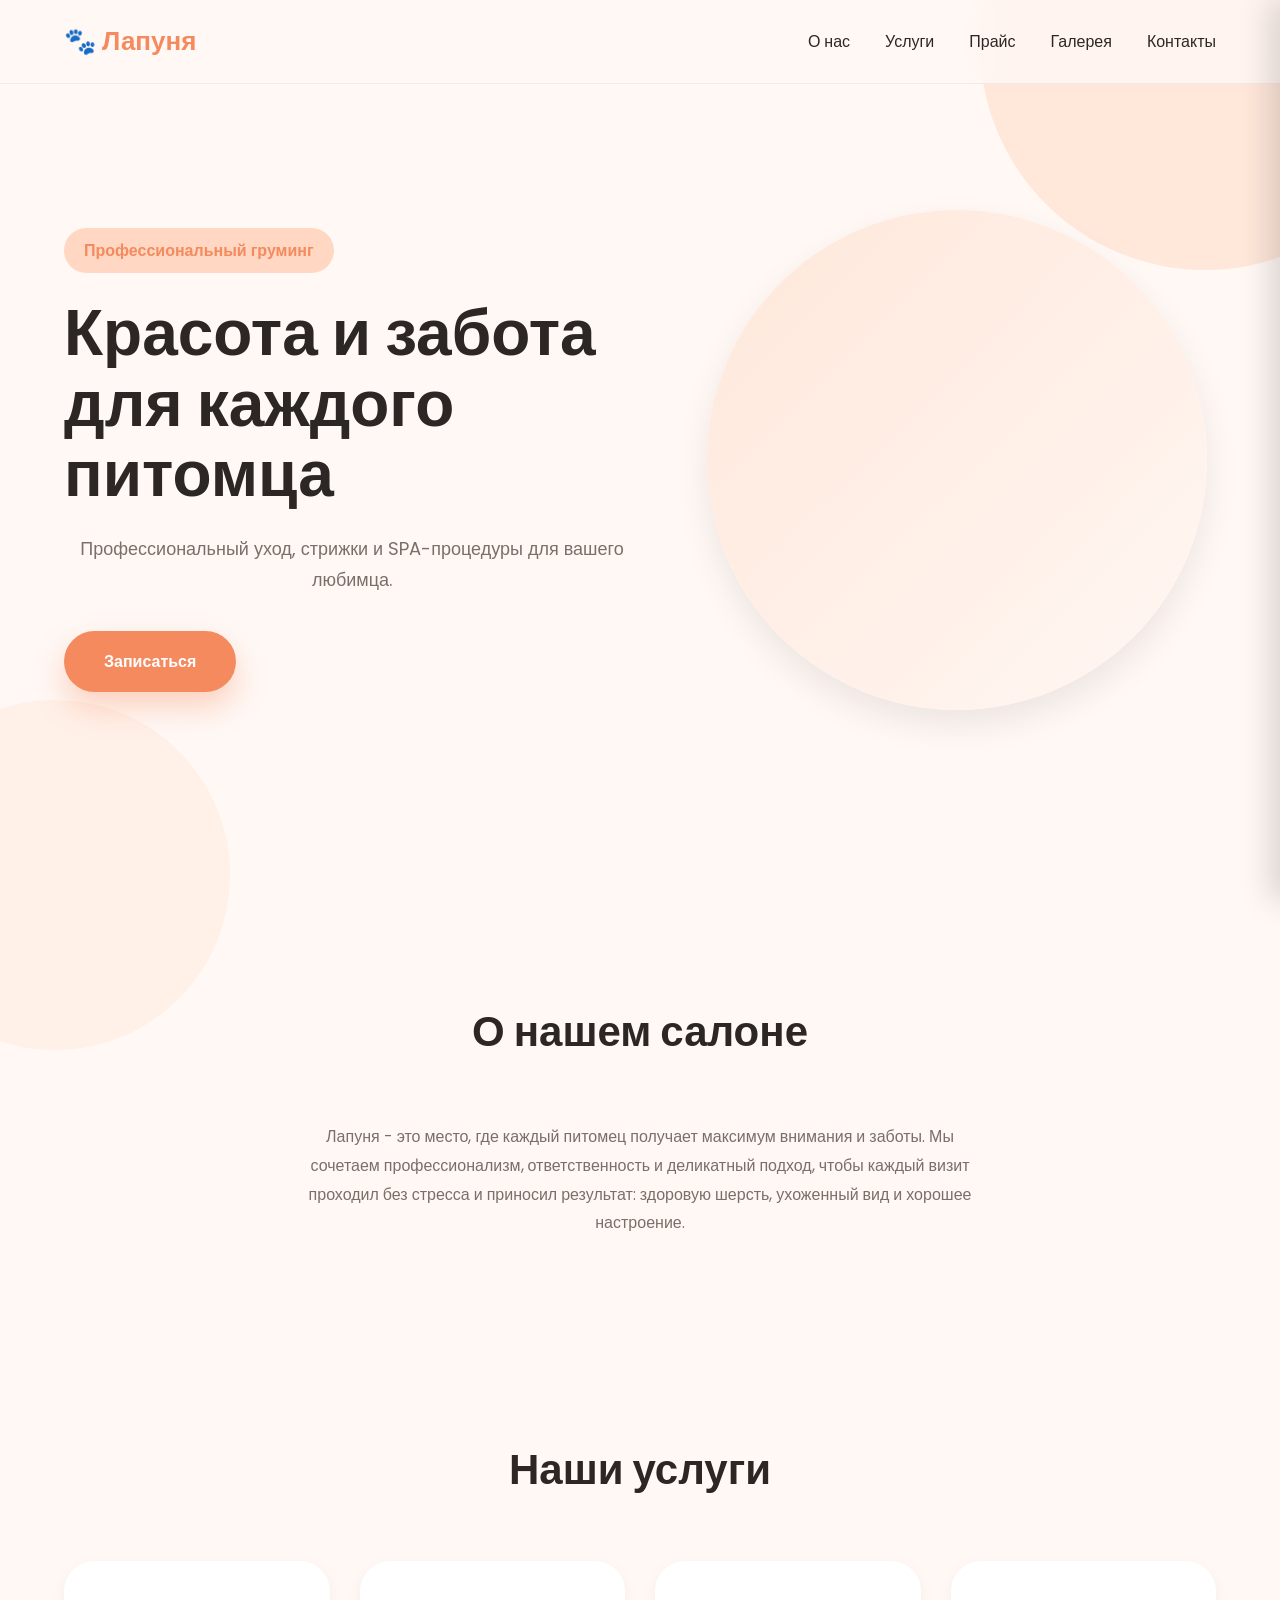
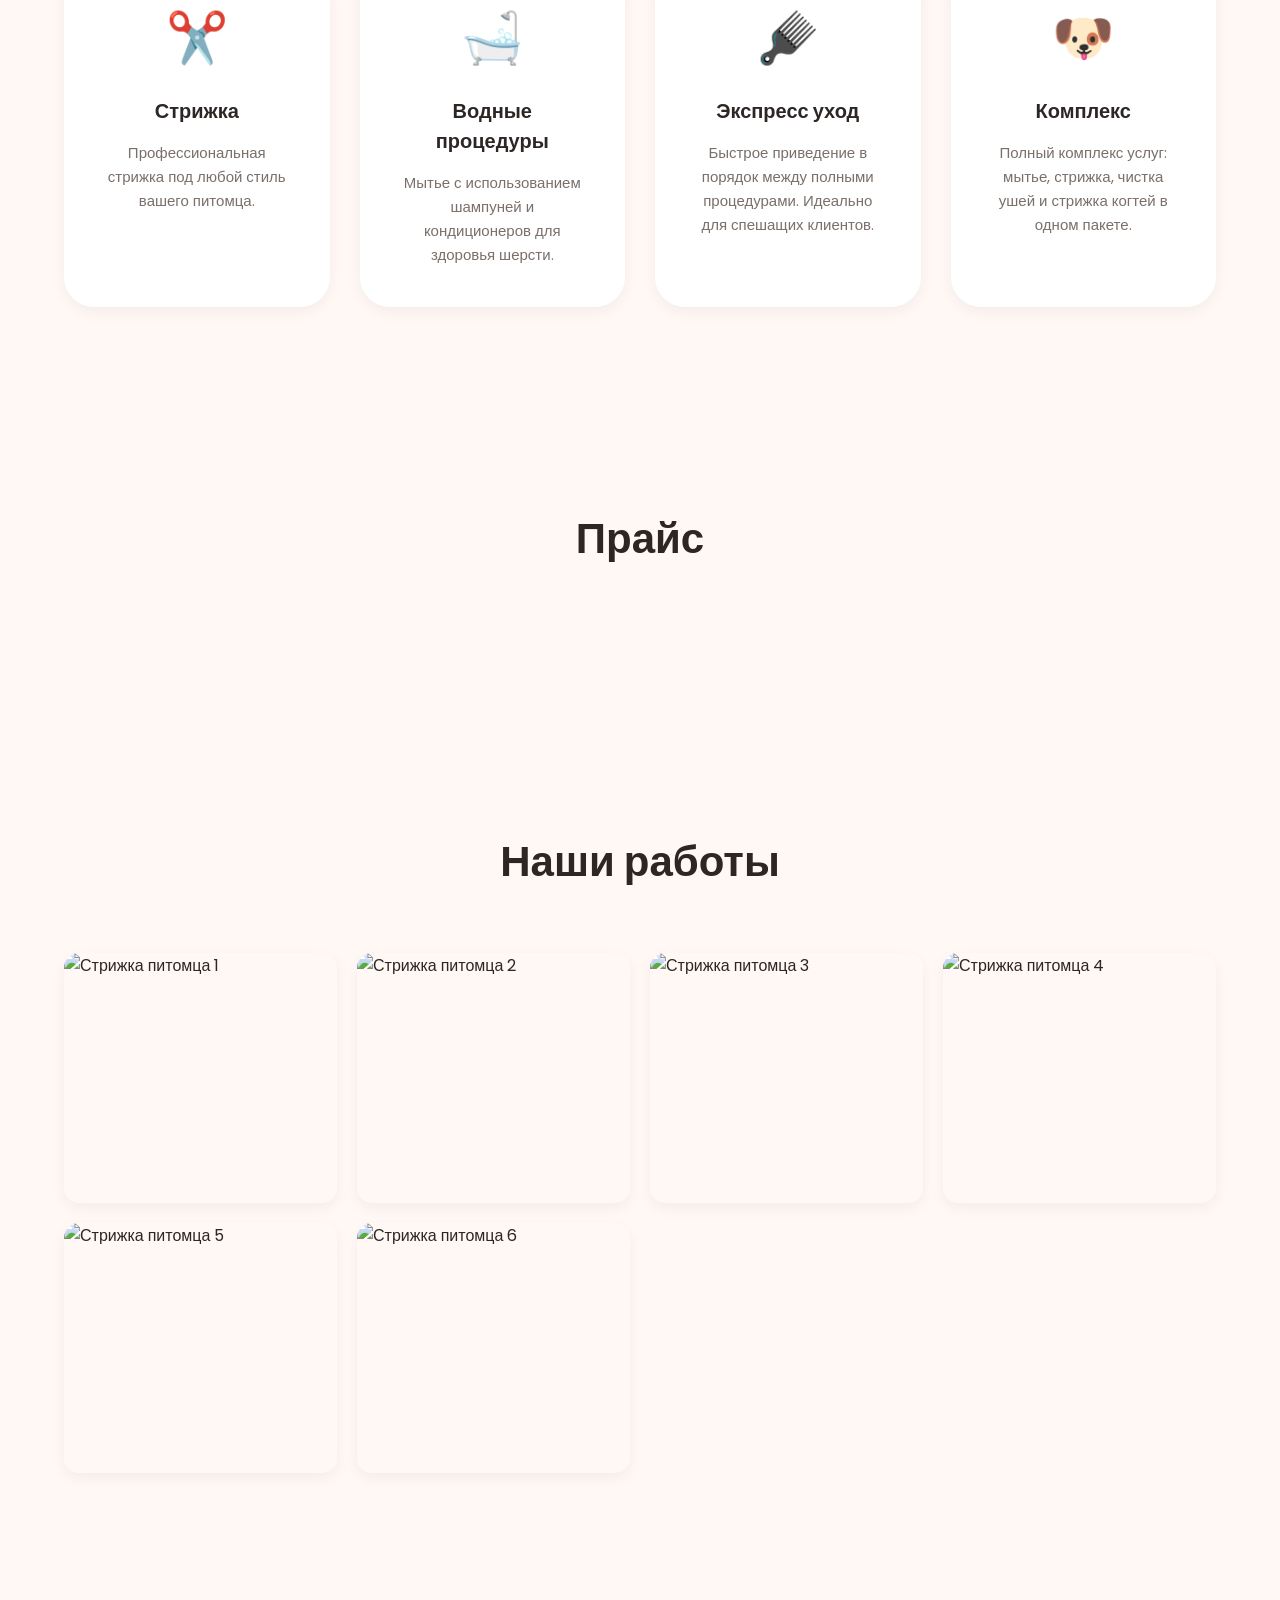
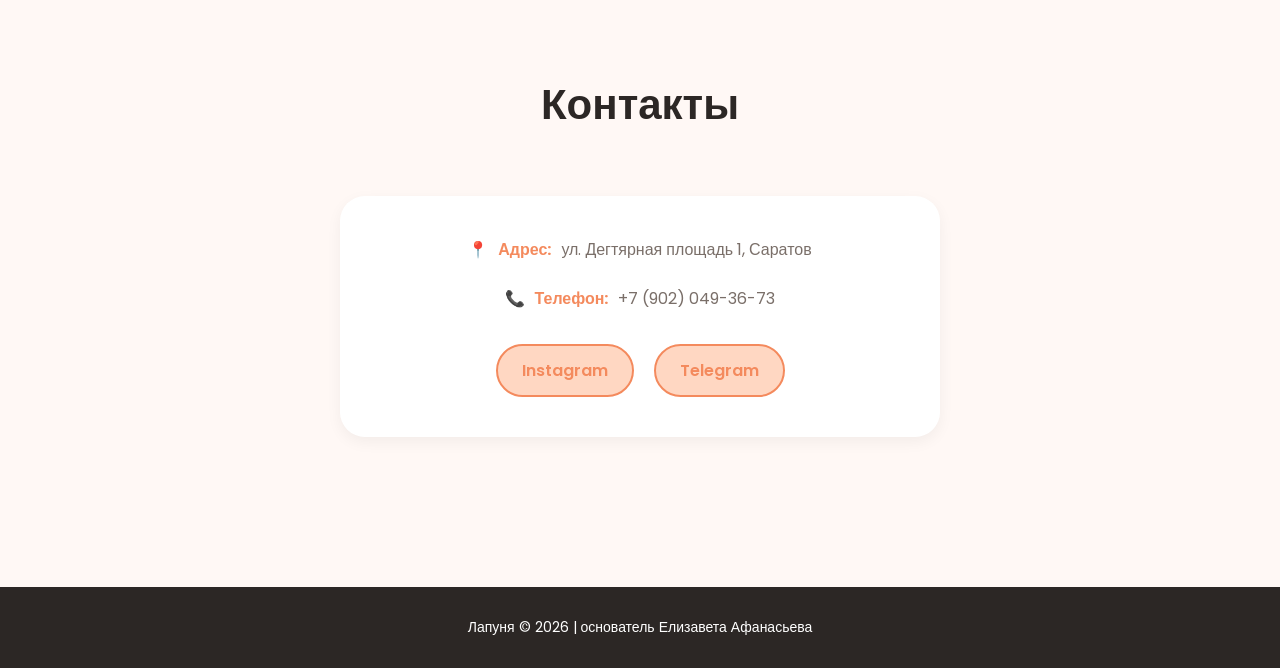
==== commit 311a17f0: "Update index.html" ====
--- a/index.html
+++ b/index.html
@@ -7,9 +7,9 @@
 
 <meta name="viewport" content="width=device-width, initial-scale=1.0">
 
-<meta name="description" content="AFNV Grooming - премиальный груминг-салон для вашего питомца. Профессиональный уход, стрижки и SPA-процедуры">
+<meta name="description" content="Лапуня - премиальный груминг-салон для вашего питомца. Профессиональный уход, стрижки и SPA-процедуры">
 
-<title>AFNSV Grooming</title>
+<title>Лапуня</title>
 
 <link rel="preconnect" href="https://fonts.googleapis.com">
 
@@ -29,7 +29,7 @@
 
 <div class="logo">
 
-🐾 AFNSV Grooming
+🐾 Лапуня
 
 </div>
 
@@ -72,7 +72,7 @@
 
 <div class="container">
 <h2>О нашем салоне</h2>
-<p>AFNSV Grooming - это место, где каждый питомец получает максимум внимания и заботы. Мы сочетаем профессионализм, ответственность и деликатный подход, чтобы каждый визит проходил без стресса и приносил результат: здоровую шерсть, ухоженный вид и хорошее настроение.</p>
+<p>Лапуня - это место, где каждый питомец получает максимум внимания и заботы. Мы сочетаем профессионализм, ответственность и деликатный подход, чтобы каждый визит проходил без стресса и приносил результат: здоровую шерсть, ухоженный вид и хорошее настроение.</p>
 </div>
 
 </section>
@@ -172,7 +172,7 @@
 </div>
 
 <footer>
-AFSNV Grooming © 2026 | Профессиональный груминг для вашего питомца
+Лапуня © 2026 | основатель Елизавета Афанасьева
 </footer>
 
 <script src="script.js"></script>
